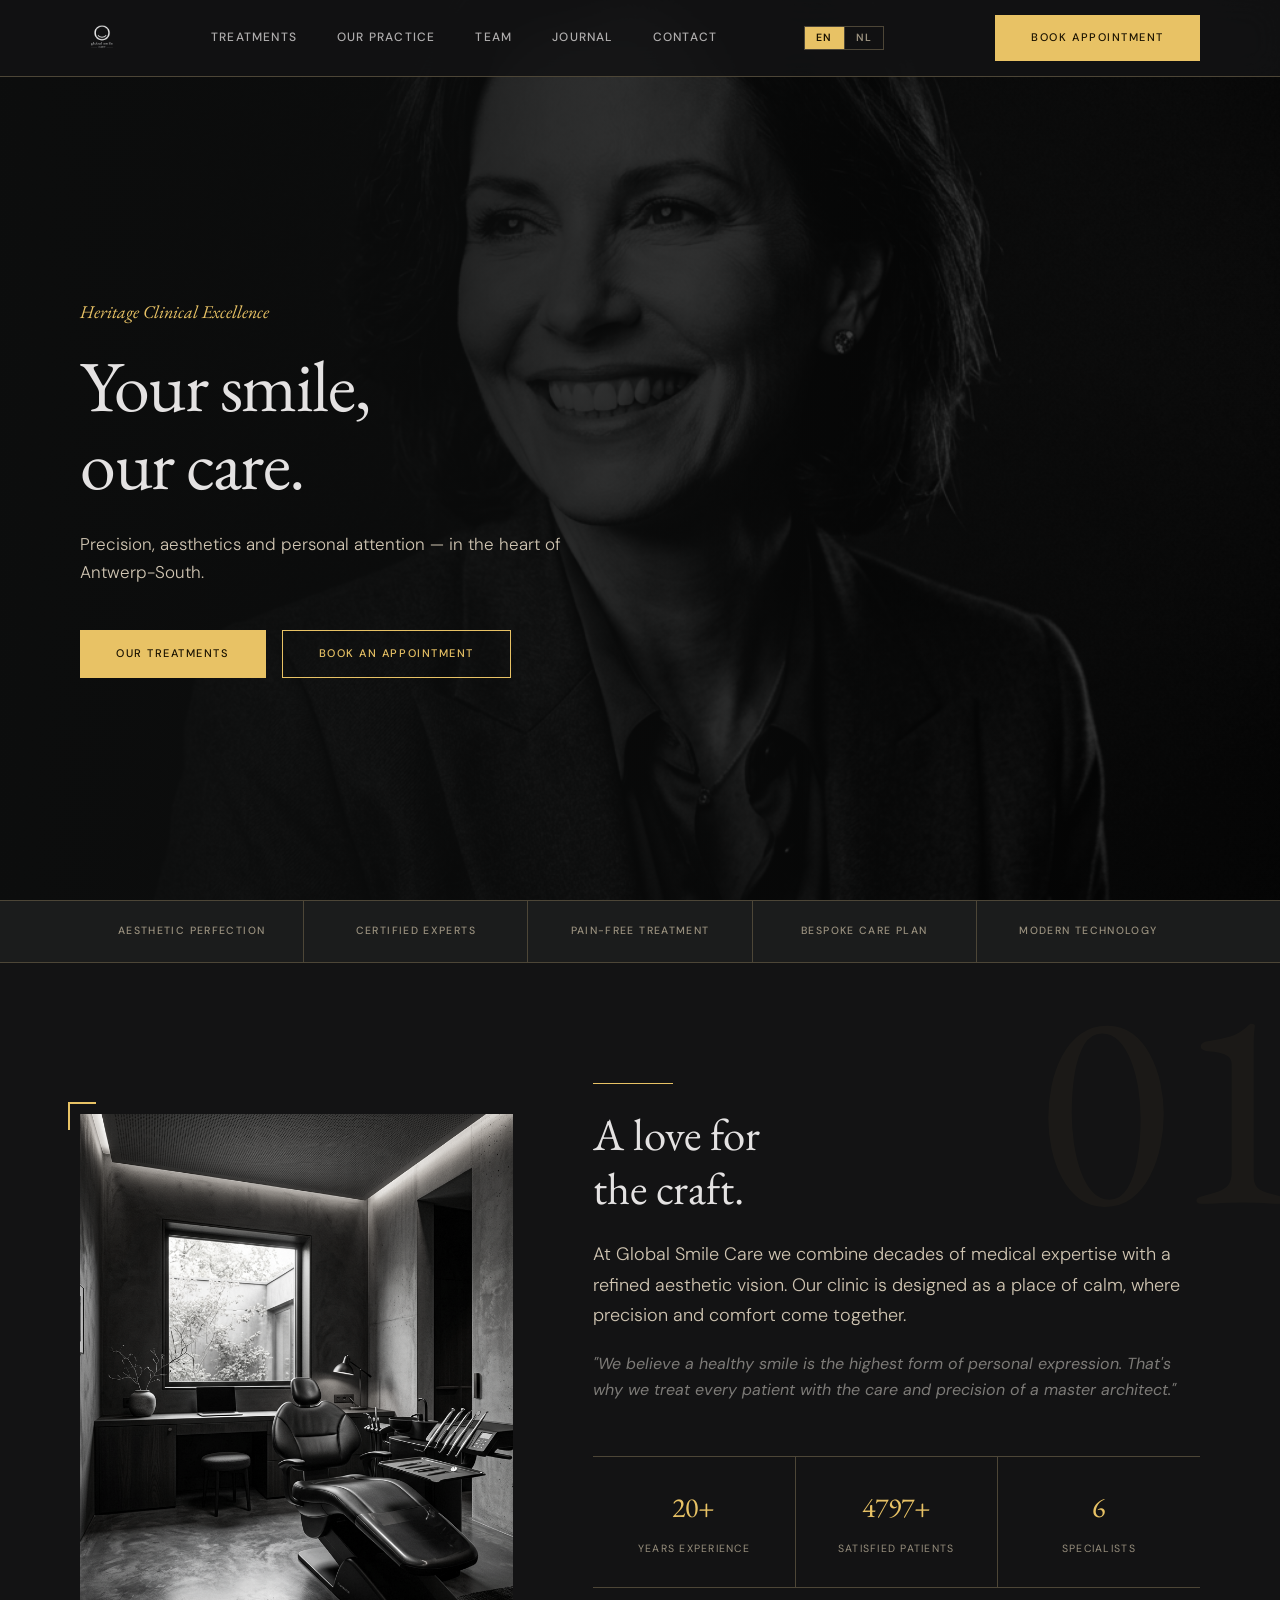
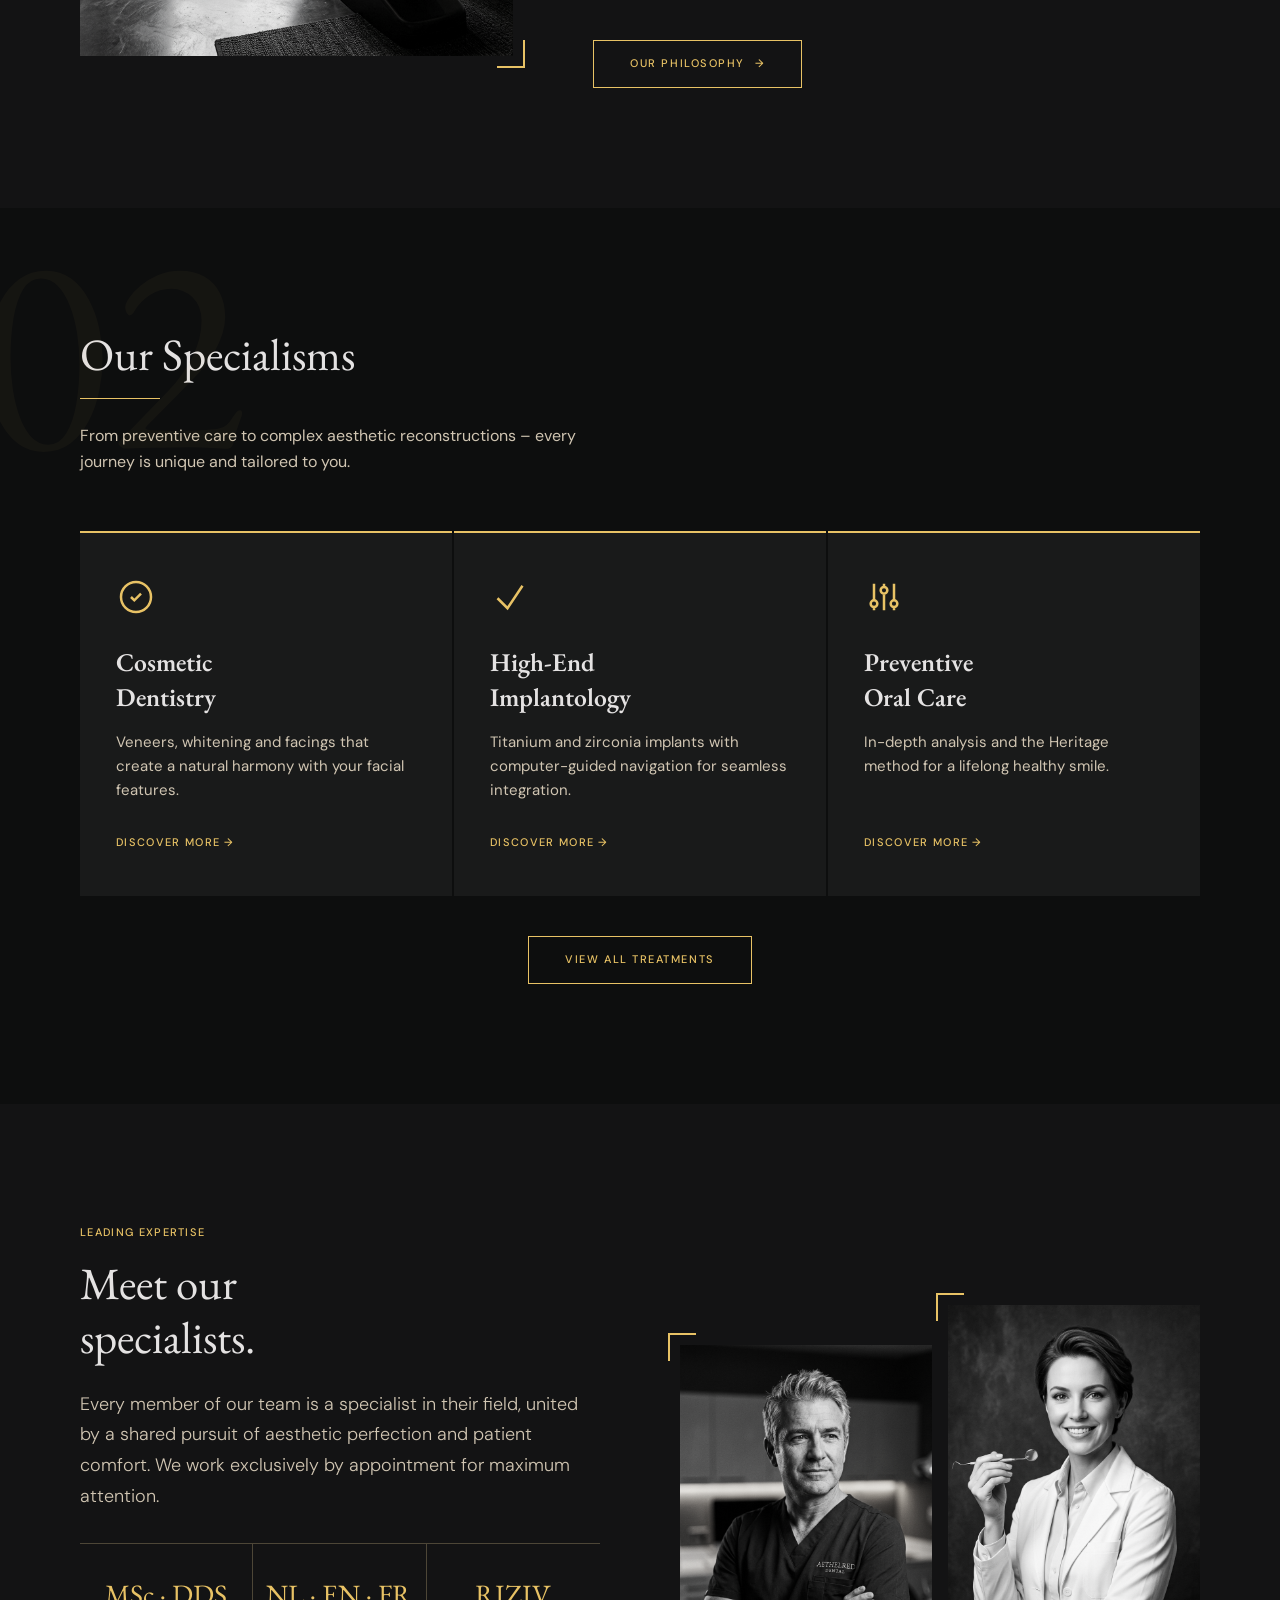
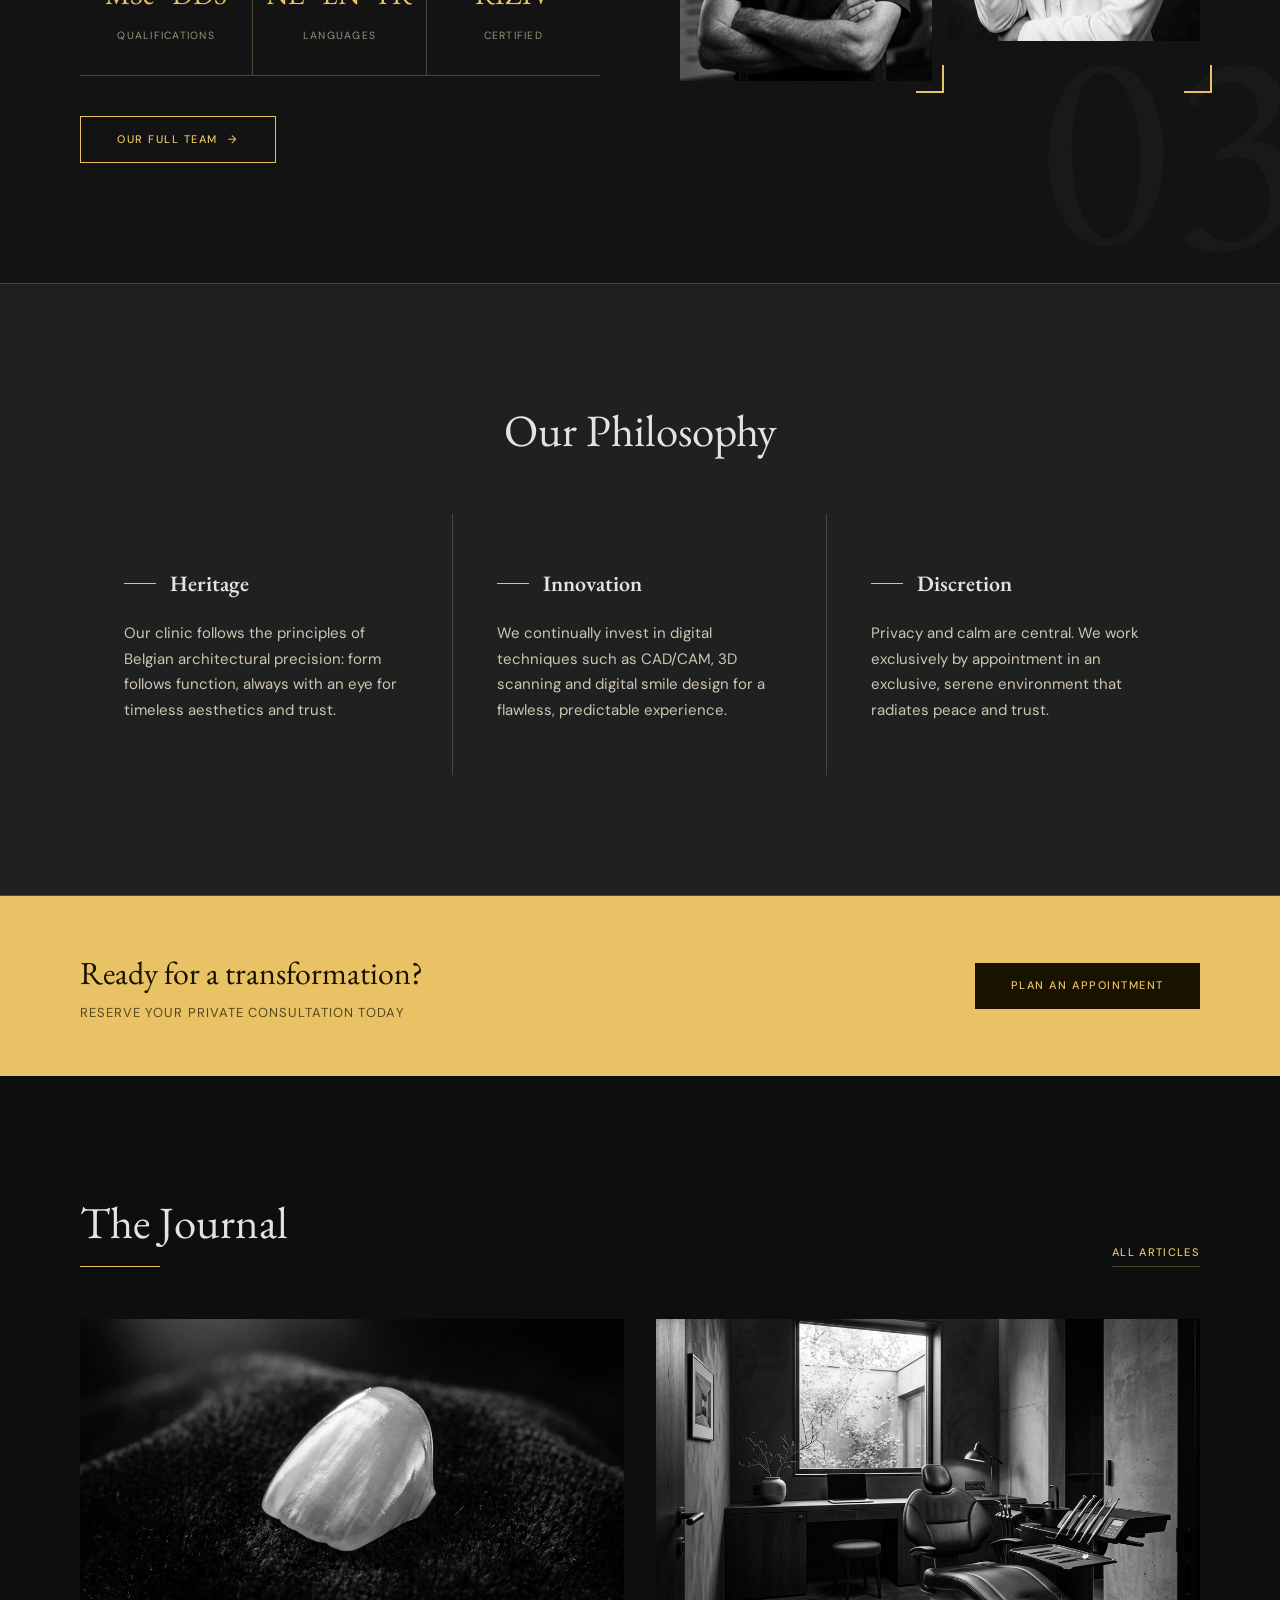
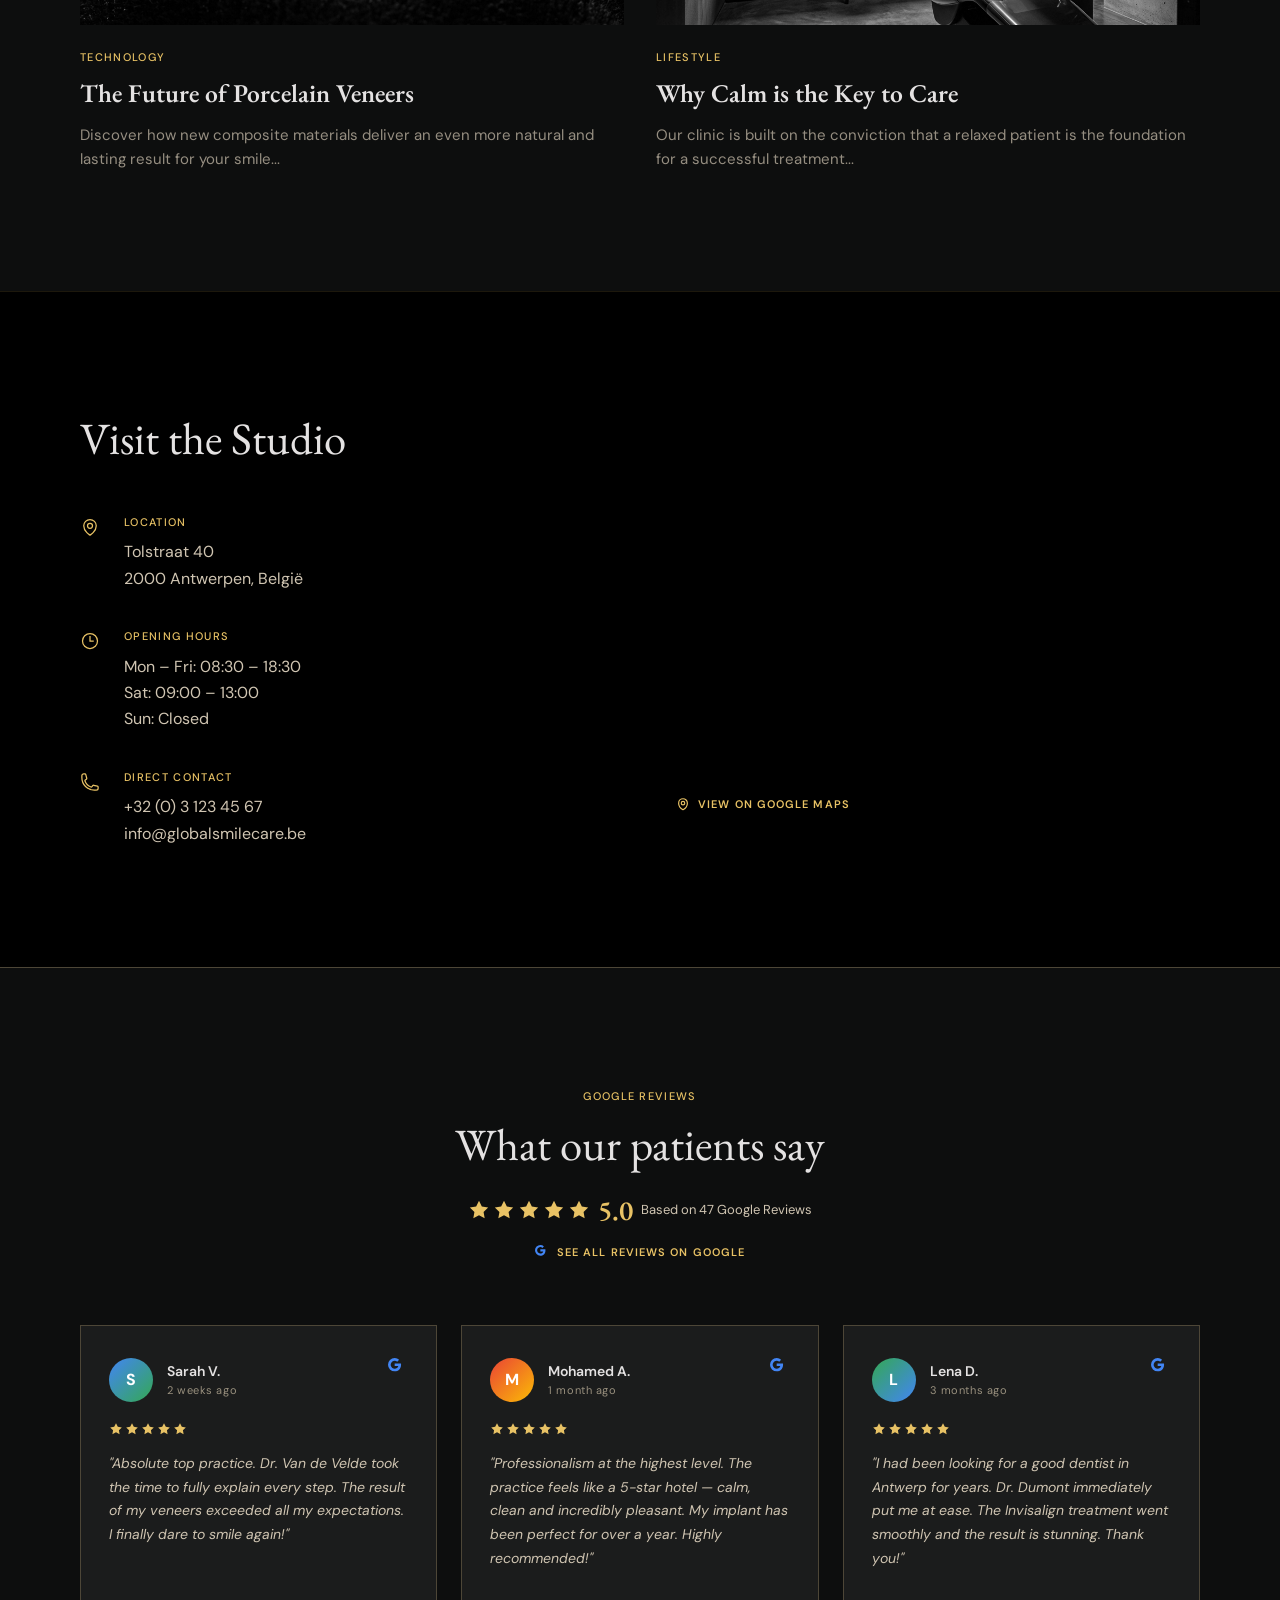
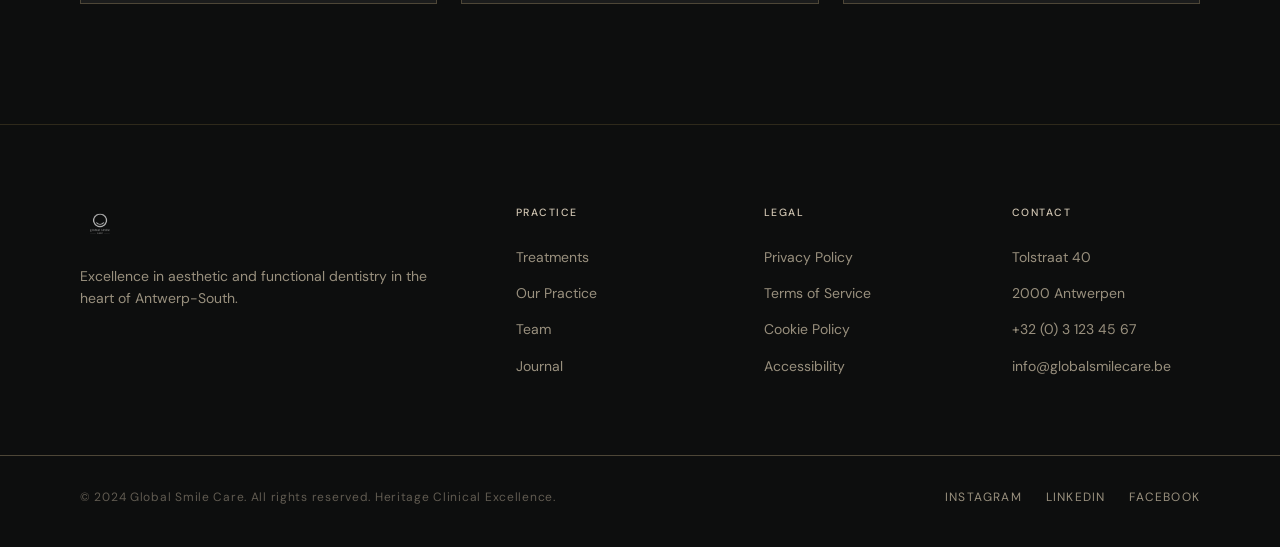
==== index.html @ ec2eccf7 "Initial commit - Global Smile Care website with EN/NL translation and Google Reviews" ====
<!DOCTYPE html>
<html lang="en">
<head>
  <meta charset="utf-8"/>
  <meta name="viewport" content="width=device-width, initial-scale=1.0"/>
  <title>Global Smile Care | Heritage Clinical Excellence – Your Dentist in Antwerp</title>
  <meta name="description" content="Global Smile Care – where medical excellence and aesthetic perfection unite. Private dentistry in Antwerp-South with a focus on timeless results."/>
  <link rel="stylesheet" href="assets/style.css"/>
  <style>
    .hero { height: 100svh; }
    .hero__bg img { object-position: 65% center; }
    .pillars { display: grid; grid-template-columns: repeat(3, 1fr); gap: 0; }
    .pillar { padding: 52px 44px; border-right: 1px solid var(--outline-dim); position: relative; }
    .pillar:last-child { border-right: none; }
    .pillar__line { display: flex; align-items: center; gap: 14px; margin-bottom: 20px; }
    .pillar__dash  { width: 32px; height: 1px; background: var(--gold); }
    .pillar__title { font-family: 'EB Garamond', serif; font-size: 22px; font-weight: 600; }
    .pillar__body  { color: var(--on-muted); font-size: 15px; line-height: 1.7; }
    .filter-pill { padding: 9px 22px; border: 1px solid var(--outline-dim); font-size: 11px; font-weight: 500; letter-spacing: 0.1em; text-transform: uppercase; background: transparent; color: var(--on-muted); cursor: pointer; transition: all 0.25s; }
    .filter-pill.active, .filter-pill:hover { background: var(--gold); border-color: var(--gold); color: #1a1200; }
    @media (max-width: 768px) {
      .pillars { grid-template-columns: 1fr; }
      .pillar  { border-right: none; border-bottom: 1px solid var(--outline-dim); }
      .pillar:last-child { border-bottom: none; }
    }
  </style>
</head>
<body data-page="home">

<!-- NAVIGATION -->
<nav class="nav" id="nav">
  <div class="nav__inner">
    <a href="index.html" class="nav__logo">
      <img src="assets/images/logo.png" alt="Global Smile Care"/>
    </a>
    <div class="nav__links">
      <a href="behandelingen.html" class="nav__link" data-i18n="nav.treatments">Treatments</a>
      <a href="praktijk.html"      class="nav__link" data-i18n="nav.practice">Our Practice</a>
      <a href="team.html"          class="nav__link" data-i18n="nav.team">Team</a>
      <a href="journal.html"       class="nav__link" data-i18n="nav.journal">Journal</a>
      <a href="contact.html"       class="nav__link" data-i18n="nav.contact">Contact</a>
    </div>
    <div class="lang-switcher">
      <button class="lang-btn active" data-lang="en">EN</button>
      <button class="lang-btn"        data-lang="nl">NL</button>
    </div>
    <a href="contact.html" class="btn btn-primary nav__cta" data-i18n="nav.cta">Book Appointment</a>
    <button class="nav__hamburger" aria-label="Open menu"><span></span><span></span><span></span></button>
  </div>
  <div class="nav__mobile-menu">
    <a href="behandelingen.html" class="nav__mobile-link" data-i18n="nav.treatments">Treatments</a>
    <a href="praktijk.html"      class="nav__mobile-link" data-i18n="nav.practice">Our Practice</a>
    <a href="team.html"          class="nav__mobile-link" data-i18n="nav.team">Team</a>
    <a href="journal.html"       class="nav__mobile-link" data-i18n="nav.journal">Journal</a>
    <a href="contact.html"       class="nav__mobile-link" data-i18n="nav.contact">Contact</a>
    <div class="lang-switcher" style="width:fit-content;">
      <button class="lang-btn active" data-lang="en">EN</button>
      <button class="lang-btn"        data-lang="nl">NL</button>
    </div>
    <a href="contact.html" class="btn btn-primary" style="justify-content:center; margin-top:8px;" data-i18n="nav.mobile.cta">Book Appointment</a>
  </div>
</nav>

<!-- HERO -->
<section class="hero" id="home">
  <div class="hero__bg">
    <img src="assets/images/hero_smile_portrait.png" alt="Global Smile Care hero portrait"/>
  </div>
  <div class="hero__content" style="padding-left:var(--pad-x); max-width:1280px; width:100%;">
    <span class="hero__eyebrow" data-i18n="home.hero.eyebrow">Heritage Clinical Excellence</span>
    <h1 class="font-display hero__title" data-i18n-html="home.hero.title">Your smile,<br/>our care.</h1>
    <p class="hero__sub" data-i18n="home.hero.sub">Precision, aesthetics and personal attention — in the heart of Antwerp-South.</p>
    <div class="hero__actions">
      <a href="behandelingen.html" class="btn btn-primary" data-i18n="home.hero.btn1">Our Treatments</a>
      <a href="contact.html"       class="btn btn-ghost"   data-i18n="home.hero.btn2">Book an Appointment</a>
    </div>
  </div>
</section>

<!-- TRUST BAR -->
<div class="trust-bar">
  <div class="trust-bar__inner">
    <div class="trust-bar__item" data-i18n="home.trust.1">Aesthetic Perfection</div>
    <div class="trust-bar__item" data-i18n="home.trust.2">Certified Experts</div>
    <div class="trust-bar__item" data-i18n="home.trust.3">Pain-Free Treatment</div>
    <div class="trust-bar__item" data-i18n="home.trust.4">Bespoke Care Plan</div>
    <div class="trust-bar__item" data-i18n="home.trust.5">Modern Technology</div>
  </div>
</div>

<!-- 01 INTRO -->
<section class="section" style="position:relative; overflow:hidden;">
  <div class="watermark" style="right:-2%; top:0; left:auto;">01</div>
  <div class="container">
    <div class="split split--5-7" style="gap:80px;">
      <div class="bracket-frame reveal">
        <img src="assets/images/dental_clinic_interior.png" alt="Global Smile Care practice interior" style="width:100%; aspect-ratio:4/5; object-fit:cover; filter:grayscale(0.85);"/>
      </div>
      <div class="reveal reveal-delay-2">
        <span class="gold-rule"></span>
        <h2 class="font-headline-xl" style="margin-bottom:24px;" data-i18n-html="home.intro.title">A love for<br/>the craft.</h2>
        <p class="font-body-lg text-muted" style="margin-bottom:20px;" data-i18n="home.intro.p1">At Global Smile Care we combine decades of medical expertise with a refined aesthetic vision. Our clinic is designed as a place of calm, where precision and comfort come together.</p>
        <p class="font-body-md text-dim italic" style="margin-bottom:40px;" data-i18n="home.intro.p2">"We believe a healthy smile is the highest form of personal expression. That's why we treat every patient with the care and precision of a master architect."</p>
        <div class="stats-row">
          <div class="stats-row__item">
            <span class="stats-row__num" data-count="20" data-suffix="+">0+</span>
            <span class="stats-row__label" data-i18n="home.intro.stat1.label">Years Experience</span>
          </div>
          <div class="stats-row__item">
            <span class="stats-row__num" data-count="4800" data-suffix="+">0+</span>
            <span class="stats-row__label" data-i18n="home.intro.stat2.label">Satisfied Patients</span>
          </div>
          <div class="stats-row__item">
            <span class="stats-row__num" data-count="6" data-suffix="">0</span>
            <span class="stats-row__label" data-i18n="home.intro.stat3.label">Specialists</span>
          </div>
        </div>
        <a href="praktijk.html" class="btn btn-ghost btn-icon" data-i18n="home.intro.btn">Our Philosophy</a>
      </div>
    </div>
  </div>
</section>

<!-- 02 TREATMENTS -->
<section class="section section--dark" style="position:relative; overflow:hidden;">
  <div class="watermark" style="left:-2%; top:0;">02</div>
  <div class="container">
    <div style="margin-bottom:56px;" class="reveal">
      <h2 class="font-headline-xl" style="margin-bottom:16px;" data-i18n="home.treatments.title">Our Specialisms</h2>
      <div class="gold-rule"></div>
      <p class="text-muted font-body-md" style="max-width:540px;" data-i18n="home.treatments.sub">From preventive care to complex aesthetic reconstructions – every journey is unique and tailored to you.</p>
    </div>
    <div class="grid-3" style="gap:2px; margin-bottom:40px;">
      <div class="treatment-card reveal">
        <div class="treatment-card__icon"><svg viewBox="0 0 24 24"><path d="M9 12l2 2 4-4m6 2a9 9 0 1 1-18 0 9 9 0 0 1 18 0z"/></svg></div>
        <h3 class="font-headline-md treatment-card__title" data-i18n-html="home.card1.title">Cosmetic<br/>Dentistry</h3>
        <p class="treatment-card__body" data-i18n="home.card1.body">Veneers, whitening and facings that create a natural harmony with your facial features.</p>
        <a href="behandelingen.html" class="treatment-card__link" data-i18n="home.card1.link">Discover more →</a>
      </div>
      <div class="treatment-card reveal reveal-delay-1">
        <div class="treatment-card__icon"><svg viewBox="0 0 24 24"><path d="M4.5 12.75l6 6 9-13.5"/></svg></div>
        <h3 class="font-headline-md treatment-card__title" data-i18n-html="home.card2.title">High-End<br/>Implantology</h3>
        <p class="treatment-card__body" data-i18n="home.card2.body">Titanium and zirconia implants with computer-guided navigation for seamless integration.</p>
        <a href="behandelingen.html" class="treatment-card__link" data-i18n="home.card2.link">Discover more →</a>
      </div>
      <div class="treatment-card reveal reveal-delay-2">
        <div class="treatment-card__icon"><svg viewBox="0 0 24 24"><path d="M12 6V4m0 2a2 2 0 1 0 0 4m0-4a2 2 0 1 1 0 4m-6 8a2 2 0 1 0 0-4m0 4a2 2 0 1 1 0-4m0 4v2m0-6V4m6 6v10m6-2a2 2 0 1 0 0-4m0 4a2 2 0 1 1 0-4m0 4v2m0-6V4"/></svg></div>
        <h3 class="font-headline-md treatment-card__title" data-i18n-html="home.card3.title">Preventive<br/>Oral Care</h3>
        <p class="treatment-card__body" data-i18n="home.card3.body">In-depth analysis and the Heritage method for a lifelong healthy smile.</p>
        <a href="behandelingen.html" class="treatment-card__link" data-i18n="home.card3.link">Discover more →</a>
      </div>
    </div>
    <div style="text-align:center;" class="reveal">
      <a href="behandelingen.html" class="btn btn-ghost" data-i18n="home.treatments.btn">View All Treatments</a>
    </div>
  </div>
</section>

<!-- 03 TEAM TEASER -->
<section class="section" style="position:relative; overflow:hidden;">
  <div class="watermark" style="right:-2%; bottom:0; top:auto; left:auto;">03</div>
  <div class="container">
    <div class="split" style="gap:80px; align-items:center;">
      <div class="reveal">
        <span class="font-label text-gold" style="display:block; margin-bottom:16px;" data-i18n="home.team.eyebrow">Leading Expertise</span>
        <h2 class="font-headline-xl" style="margin-bottom:24px;" data-i18n-html="home.team.title">Meet our<br/>specialists.</h2>
        <p class="font-body-lg text-muted" style="margin-bottom:32px;" data-i18n="home.team.body">Every member of our team is a specialist in their field, united by a shared pursuit of aesthetic perfection and patient comfort. We work exclusively by appointment for maximum attention.</p>
        <div class="stats-row" style="margin:0 0 40px;">
          <div class="stats-row__item">
            <span class="stats-row__num">MSc · DDS</span>
            <span class="stats-row__label" data-i18n="home.team.stat1.label">Qualifications</span>
          </div>
          <div class="stats-row__item">
            <span class="stats-row__num">NL · EN · FR</span>
            <span class="stats-row__label" data-i18n="home.team.stat2.label">Languages</span>
          </div>
          <div class="stats-row__item">
            <span class="stats-row__num">RIZIV</span>
            <span class="stats-row__label" data-i18n="home.team.stat3.label">Certified</span>
          </div>
        </div>
        <a href="team.html" class="btn btn-ghost btn-icon" data-i18n="home.team.btn">Our Full Team</a>
      </div>
      <div class="reveal reveal-delay-2">
        <div class="grid-2" style="gap:16px;">
          <div class="bracket-frame" style="margin-top:40px;">
            <img src="assets/images/doctor_portrait_male.png" alt="Dr. Alexander Van de Velde" style="width:100%; aspect-ratio:3/4; object-fit:cover; filter:grayscale(0.9);"/>
          </div>
          <div class="bracket-frame">
            <img src="assets/images/doctor_portrait_female.png" alt="Drs. Sophie Dumont" style="width:100%; aspect-ratio:3/4; object-fit:cover; filter:grayscale(0.9);"/>
          </div>
        </div>
      </div>
    </div>
  </div>
</section>

<!-- 04 PHILOSOPHY -->
<section class="section section--mid" style="border-top:1px solid var(--outline-dim); border-bottom:1px solid var(--outline-dim);">
  <div class="container">
    <div class="reveal" style="text-align:center; margin-bottom:56px;">
      <h2 class="font-headline-xl" data-i18n="home.philosophy.title">Our Philosophy</h2>
    </div>
    <div class="pillars reveal">
      <div class="pillar">
        <div class="pillar__line"><span class="pillar__dash"></span><h3 class="pillar__title" data-i18n="home.pillar1.title">Heritage</h3></div>
        <p class="pillar__body" data-i18n="home.pillar1.body">Our clinic follows the principles of Belgian architectural precision: form follows function, always with an eye for timeless aesthetics and trust.</p>
      </div>
      <div class="pillar">
        <div class="pillar__line"><span class="pillar__dash"></span><h3 class="pillar__title" data-i18n="home.pillar2.title">Innovation</h3></div>
        <p class="pillar__body" data-i18n="home.pillar2.body">We continually invest in digital techniques such as CAD/CAM, 3D scanning and digital smile design for a flawless, predictable experience.</p>
      </div>
      <div class="pillar">
        <div class="pillar__line"><span class="pillar__dash"></span><h3 class="pillar__title" data-i18n="home.pillar3.title">Discretion</h3></div>
        <p class="pillar__body" data-i18n="home.pillar3.body">Privacy and calm are central. We work exclusively by appointment in an exclusive, serene environment that radiates peace and trust.</p>
      </div>
    </div>
  </div>
</section>

<!-- 05 CTA BAND -->
<div class="cta-band">
  <div class="cta-band__inner">
    <div>
      <div class="cta-band__title" data-i18n="home.cta.title">Ready for a transformation?</div>
      <div class="cta-band__sub"   data-i18n="home.cta.sub">Reserve your private consultation today</div>
    </div>
    <a href="contact.html" class="btn btn-primary" data-i18n="home.cta.btn">Plan an Appointment</a>
  </div>
</div>

<!-- 06 JOURNAL PREVIEW -->
<section class="section section--dark">
  <div class="container">
    <div style="display:flex; justify-content:space-between; align-items:flex-end; margin-bottom:52px;" class="reveal">
      <div>
        <h2 class="font-headline-xl" style="margin-bottom:16px;" data-i18n="home.journal.title">The Journal</h2>
        <div class="gold-rule" style="margin:0;"></div>
      </div>
      <a href="journal.html" class="btn-text font-label" data-i18n="home.journal.viewall">All Articles</a>
    </div>
    <div class="grid-2">
      <article class="journal-card reveal">
        <div class="journal-card__img"><img src="assets/images/veneer_closeup.png" alt="Porcelain Veneers article"/></div>
        <span class="journal-card__cat font-label" data-i18n="home.journal.art1.cat">Technology</span>
        <h3 class="journal-card__title font-headline-md" data-i18n="home.journal.art1.title">The Future of Porcelain Veneers</h3>
        <p class="journal-card__body" data-i18n="home.journal.art1.body">Discover how new composite materials deliver an even more natural and lasting result for your smile...</p>
      </article>
      <article class="journal-card reveal reveal-delay-2">
        <div class="journal-card__img"><img src="assets/images/dental_clinic_interior.png" alt="Rest and care article"/></div>
        <span class="journal-card__cat font-label" data-i18n="home.journal.art2.cat">Lifestyle</span>
        <h3 class="journal-card__title font-headline-md" data-i18n="home.journal.art2.title">Why Calm is the Key to Care</h3>
        <p class="journal-card__body" data-i18n="home.journal.art2.body">Our clinic is built on the conviction that a relaxed patient is the foundation for a successful treatment...</p>
      </article>
    </div>
  </div>
</section>

<!-- 07 LOCATION -->
<section class="section" style="background:#000; border-top:1px solid rgba(232,194,101,0.12);">
  <div class="container">
    <div class="split" style="gap:72px; align-items:start;">
      <div class="reveal">
        <h2 class="font-headline-xl" style="margin-bottom:48px;" data-i18n="home.location.title">Visit the Studio</h2>
        <div style="display:flex; gap:24px; margin-bottom:36px;">
          <svg width="20" height="20" viewBox="0 0 24 24" fill="none" stroke="var(--gold)" stroke-width="1.5" style="flex-shrink:0; margin-top:3px;"><path d="M15 10.5a3 3 0 1 1-6 0 3 3 0 0 1 6 0z"/><path d="M19.5 10.5c0 7.142-7.5 11.25-7.5 11.25S4.5 17.642 4.5 10.5a7.5 7.5 0 1 1 15 0z"/></svg>
          <div>
            <div class="font-label text-gold" style="margin-bottom:8px;" data-i18n="home.location.label1">Location</div>
            <address class="font-body-md text-muted">Tolstraat 40<br/>2000 Antwerpen, België</address>
          </div>
        </div>
        <div style="display:flex; gap:24px; margin-bottom:36px;">
          <svg width="20" height="20" viewBox="0 0 24 24" fill="none" stroke="var(--gold)" stroke-width="1.5" style="flex-shrink:0; margin-top:3px;"><path d="M12 6v6h4.5m4.5 0a9 9 0 1 1-18 0 9 9 0 0 1 18 0z"/></svg>
          <div>
            <div class="font-label text-gold" style="margin-bottom:8px;" data-i18n="home.location.label2">Opening Hours</div>
            <p class="font-body-md text-muted" data-i18n-html="home.location.hours">Mon – Fri: 08:30 – 18:30<br/>Sat: 09:00 – 13:00<br/>Sun: Closed</p>
          </div>
        </div>
        <div style="display:flex; gap:24px;">
          <svg width="20" height="20" viewBox="0 0 24 24" fill="none" stroke="var(--gold)" stroke-width="1.5" style="flex-shrink:0; margin-top:3px;"><path d="M2.25 6.75c0 8.284 6.716 15 15 15h2.25a2.25 2.25 0 0 0 2.25-2.25v-1.372c0-.516-.351-.966-.852-1.091l-4.423-1.106c-.44-.11-.902.055-1.173.417l-.97 1.293c-.282.376-.769.542-1.21.38a12.035 12.035 0 0 1-7.143-7.143c-.162-.441.004-.928.38-1.21l1.293-.97c.363-.271.527-.734.417-1.173L6.963 3.102a1.125 1.125 0 0 0-1.091-.852H4.5A2.25 2.25 0 0 0 2.25 4.5v2.25z"/></svg>
          <div>
            <div class="font-label text-gold" style="margin-bottom:8px;" data-i18n="home.location.label3">Direct Contact</div>
            <p class="font-body-md text-muted">+32 (0) 3 123 45 67</p>
            <p class="font-body-md text-muted">info@globalsmilecare.be</p>
          </div>
        </div>
      </div>
      <div class="reveal reveal-delay-2" style="flex:1;">
        <iframe
          src="https://www.google.com/maps/embed?pb=!1m18!1m12!1m3!1d2498.9!2d4.40!3d51.21!2m3!1f0!2f0!3f0!3m2!1i1024!2i768!4f13.1!3m3!1m2!1s0x47c3f6b94f5b!2sTolstraat%2040%2C%202000%20Antwerpen%2C%20Belgium!5e0!3m2!1sen!2sbe!4v1"
          width="100%"
          height="360"
          style="border:0; filter:grayscale(1) invert(0.9) contrast(1.1); opacity:0.85;"
          allowfullscreen=""
          loading="lazy"
          referrerpolicy="no-referrer-when-downgrade"
          title="Global Smile Care – Tolstraat 40, Antwerpen">
        </iframe>
        <a href="https://maps.google.com/?q=Tolstraat+40,+2000+Antwerpen,+Belgium" target="_blank" rel="noopener"
           style="display:inline-flex; align-items:center; gap:8px; margin-top:16px; color:var(--gold); font-size:11px; font-weight:600; letter-spacing:0.1em; text-transform:uppercase; text-decoration:none; transition:opacity 0.2s;"
           onmouseover="this.style.opacity='0.7'" onmouseout="this.style.opacity='1'">
          <svg width="14" height="14" viewBox="0 0 24 24" fill="none" stroke="currentColor" stroke-width="2"><path d="M15 10.5a3 3 0 1 1-6 0 3 3 0 0 1 6 0z"/><path d="M19.5 10.5c0 7.142-7.5 11.25-7.5 11.25S4.5 17.642 4.5 10.5a7.5 7.5 0 1 1 15 0z"/></svg>
          <span data-i18n="home.location.mapbadge">View on Google Maps</span>
        </a>
      </div>
    </div>
  </div>
</section>

<!-- 08 GOOGLE REVIEWS -->
<section class="section section--dark" style="border-top:1px solid var(--outline-dim);">
  <div class="container">
    <div style="text-align:center; margin-bottom:56px;" class="reveal">
      <span class="font-label text-gold" style="display:block; margin-bottom:12px;" data-i18n="home.reviews.eyebrow">Google Reviews</span>
      <h2 class="font-headline-xl" style="margin-bottom:16px;" data-i18n="home.reviews.title">What our patients say</h2>
      <div style="display:flex; align-items:center; justify-content:center; gap:8px; margin-bottom:8px;">
        <div style="display:flex; gap:3px;">
          <svg width="22" height="22" viewBox="0 0 24 24" fill="#E8C265"><path d="M12 2l3.09 6.26L22 9.27l-5 4.87 1.18 6.88L12 17.77l-6.18 3.25L7 14.14 2 9.27l6.91-1.01L12 2z"/></svg>
          <svg width="22" height="22" viewBox="0 0 24 24" fill="#E8C265"><path d="M12 2l3.09 6.26L22 9.27l-5 4.87 1.18 6.88L12 17.77l-6.18 3.25L7 14.14 2 9.27l6.91-1.01L12 2z"/></svg>
          <svg width="22" height="22" viewBox="0 0 24 24" fill="#E8C265"><path d="M12 2l3.09 6.26L22 9.27l-5 4.87 1.18 6.88L12 17.77l-6.18 3.25L7 14.14 2 9.27l6.91-1.01L12 2z"/></svg>
          <svg width="22" height="22" viewBox="0 0 24 24" fill="#E8C265"><path d="M12 2l3.09 6.26L22 9.27l-5 4.87 1.18 6.88L12 17.77l-6.18 3.25L7 14.14 2 9.27l6.91-1.01L12 2z"/></svg>
          <svg width="22" height="22" viewBox="0 0 24 24" fill="#E8C265"><path d="M12 2l3.09 6.26L22 9.27l-5 4.87 1.18 6.88L12 17.77l-6.18 3.25L7 14.14 2 9.27l6.91-1.01L12 2z"/></svg>
        </div>
        <span style="font-family:'EB Garamond',serif; font-size:28px; font-weight:600; color:var(--gold);">5.0</span>
        <span style="color:var(--on-muted); font-size:13px;" data-i18n="home.reviews.count">Based on 47 Google Reviews</span>
      </div>
      <a href="https://maps.google.com/?q=Global+Smile+Care+Tolstraat+40+Antwerpen" target="_blank" rel="noopener"
         style="display:inline-flex; align-items:center; gap:6px; color:var(--gold); font-size:11px; font-weight:600; letter-spacing:0.1em; text-transform:uppercase; text-decoration:none; margin-top:4px;">
        <svg width="16" height="16" viewBox="0 0 24 24"><path d="M15.545 6.558a9.42 9.42 0 0 1 .139 1.626c0 2.434-.87 4.492-2.384 5.885h.002C11.978 15.292 10.158 16 8 16A8 8 0 1 1 8 0a7.689 7.689 0 0 1 5.352 2.082l-2.284 2.284A4.347 4.347 0 0 0 8 3.166c-2.087 0-3.86 1.408-4.492 3.304a4.792 4.792 0 0 0 0 3.063h.003c.635 1.893 2.405 3.301 4.492 3.301 1.078 0 2.004-.276 2.722-.764h-.003a3.702 3.702 0 0 0 1.599-2.431H8v-3.08h7.545z" fill="#4285F4"/></svg>
        <span data-i18n="home.reviews.link">See all reviews on Google</span>
      </a>
    </div>

    <div class="grid-3" style="gap:24px;">

      <div class="review-card reveal" style="background:var(--surface); border:1px solid var(--outline-dim); padding:32px 28px; position:relative; transition:border-color 0.3s;">
        <div style="display:flex; justify-content:space-between; align-items:flex-start; margin-bottom:20px;">
          <div style="display:flex; align-items:center; gap:14px;">
            <div style="width:44px; height:44px; border-radius:50%; background:linear-gradient(135deg,#4285F4,#34A853); display:flex; align-items:center; justify-content:center; font-size:16px; font-weight:700; color:#fff; flex-shrink:0;">S</div>
            <div>
              <div style="font-size:14px; font-weight:600; color:var(--on-bg);">Sarah V.</div>
              <div style="font-size:11px; color:var(--outline); letter-spacing:0.05em;">2 weeks ago</div>
            </div>
          </div>
          <svg width="20" height="20" viewBox="0 0 24 24" style="flex-shrink:0;"><path d="M15.545 6.558a9.42 9.42 0 0 1 .139 1.626c0 2.434-.87 4.492-2.384 5.885h.002C11.978 15.292 10.158 16 8 16A8 8 0 1 1 8 0a7.689 7.689 0 0 1 5.352 2.082l-2.284 2.284A4.347 4.347 0 0 0 8 3.166c-2.087 0-3.86 1.408-4.492 3.304a4.792 4.792 0 0 0 0 3.063h.003c.635 1.893 2.405 3.301 4.492 3.301 1.078 0 2.004-.276 2.722-.764h-.003a3.702 3.702 0 0 0 1.599-2.431H8v-3.08h7.545z" fill="#4285F4"/></svg>
        </div>
        <div style="display:flex; gap:2px; margin-bottom:16px;">
          <svg width="14" height="14" viewBox="0 0 24 24" fill="#E8C265"><path d="M12 2l3.09 6.26L22 9.27l-5 4.87 1.18 6.88L12 17.77l-6.18 3.25L7 14.14 2 9.27l6.91-1.01L12 2z"/></svg>
          <svg width="14" height="14" viewBox="0 0 24 24" fill="#E8C265"><path d="M12 2l3.09 6.26L22 9.27l-5 4.87 1.18 6.88L12 17.77l-6.18 3.25L7 14.14 2 9.27l6.91-1.01L12 2z"/></svg>
          <svg width="14" height="14" viewBox="0 0 24 24" fill="#E8C265"><path d="M12 2l3.09 6.26L22 9.27l-5 4.87 1.18 6.88L12 17.77l-6.18 3.25L7 14.14 2 9.27l6.91-1.01L12 2z"/></svg>
          <svg width="14" height="14" viewBox="0 0 24 24" fill="#E8C265"><path d="M12 2l3.09 6.26L22 9.27l-5 4.87 1.18 6.88L12 17.77l-6.18 3.25L7 14.14 2 9.27l6.91-1.01L12 2z"/></svg>
          <svg width="14" height="14" viewBox="0 0 24 24" fill="#E8C265"><path d="M12 2l3.09 6.26L22 9.27l-5 4.87 1.18 6.88L12 17.77l-6.18 3.25L7 14.14 2 9.27l6.91-1.01L12 2z"/></svg>
        </div>
        <p style="font-size:14px; line-height:1.7; color:var(--on-muted); font-style:italic;" data-i18n="home.review1.text">"Absolute top practice. Dr. Van de Velde took the time to fully explain every step. The result of my veneers exceeded all my expectations. I finally dare to smile again!"</p>
      </div>

      <div class="review-card reveal reveal-delay-1" style="background:var(--surface); border:1px solid var(--outline-dim); padding:32px 28px; position:relative; transition:border-color 0.3s;">
        <div style="display:flex; justify-content:space-between; align-items:flex-start; margin-bottom:20px;">
          <div style="display:flex; align-items:center; gap:14px;">
            <div style="width:44px; height:44px; border-radius:50%; background:linear-gradient(135deg,#EA4335,#FBBC05); display:flex; align-items:center; justify-content:center; font-size:16px; font-weight:700; color:#fff; flex-shrink:0;">M</div>
            <div>
              <div style="font-size:14px; font-weight:600; color:var(--on-bg);">Mohamed A.</div>
              <div style="font-size:11px; color:var(--outline); letter-spacing:0.05em;">1 month ago</div>
            </div>
          </div>
          <svg width="20" height="20" viewBox="0 0 24 24" style="flex-shrink:0;"><path d="M15.545 6.558a9.42 9.42 0 0 1 .139 1.626c0 2.434-.87 4.492-2.384 5.885h.002C11.978 15.292 10.158 16 8 16A8 8 0 1 1 8 0a7.689 7.689 0 0 1 5.352 2.082l-2.284 2.284A4.347 4.347 0 0 0 8 3.166c-2.087 0-3.86 1.408-4.492 3.304a4.792 4.792 0 0 0 0 3.063h.003c.635 1.893 2.405 3.301 4.492 3.301 1.078 0 2.004-.276 2.722-.764h-.003a3.702 3.702 0 0 0 1.599-2.431H8v-3.08h7.545z" fill="#4285F4"/></svg>
        </div>
        <div style="display:flex; gap:2px; margin-bottom:16px;">
          <svg width="14" height="14" viewBox="0 0 24 24" fill="#E8C265"><path d="M12 2l3.09 6.26L22 9.27l-5 4.87 1.18 6.88L12 17.77l-6.18 3.25L7 14.14 2 9.27l6.91-1.01L12 2z"/></svg>
          <svg width="14" height="14" viewBox="0 0 24 24" fill="#E8C265"><path d="M12 2l3.09 6.26L22 9.27l-5 4.87 1.18 6.88L12 17.77l-6.18 3.25L7 14.14 2 9.27l6.91-1.01L12 2z"/></svg>
          <svg width="14" height="14" viewBox="0 0 24 24" fill="#E8C265"><path d="M12 2l3.09 6.26L22 9.27l-5 4.87 1.18 6.88L12 17.77l-6.18 3.25L7 14.14 2 9.27l6.91-1.01L12 2z"/></svg>
          <svg width="14" height="14" viewBox="0 0 24 24" fill="#E8C265"><path d="M12 2l3.09 6.26L22 9.27l-5 4.87 1.18 6.88L12 17.77l-6.18 3.25L7 14.14 2 9.27l6.91-1.01L12 2z"/></svg>
          <svg width="14" height="14" viewBox="0 0 24 24" fill="#E8C265"><path d="M12 2l3.09 6.26L22 9.27l-5 4.87 1.18 6.88L12 17.77l-6.18 3.25L7 14.14 2 9.27l6.91-1.01L12 2z"/></svg>
        </div>
        <p style="font-size:14px; line-height:1.7; color:var(--on-muted); font-style:italic;" data-i18n="home.review2.text">"Professionalism at the highest level. The practice feels like a 5-star hotel — calm, clean and incredibly pleasant. My implant has been perfect for over a year. Highly recommended!"</p>
      </div>

      <div class="review-card reveal reveal-delay-2" style="background:var(--surface); border:1px solid var(--outline-dim); padding:32px 28px; position:relative; transition:border-color 0.3s;">
        <div style="display:flex; justify-content:space-between; align-items:flex-start; margin-bottom:20px;">
          <div style="display:flex; align-items:center; gap:14px;">
            <div style="width:44px; height:44px; border-radius:50%; background:linear-gradient(135deg,#34A853,#4285F4); display:flex; align-items:center; justify-content:center; font-size:16px; font-weight:700; color:#fff; flex-shrink:0;">L</div>
            <div>
              <div style="font-size:14px; font-weight:600; color:var(--on-bg);">Lena D.</div>
              <div style="font-size:11px; color:var(--outline); letter-spacing:0.05em;">3 months ago</div>
            </div>
          </div>
          <svg width="20" height="20" viewBox="0 0 24 24" style="flex-shrink:0;"><path d="M15.545 6.558a9.42 9.42 0 0 1 .139 1.626c0 2.434-.87 4.492-2.384 5.885h.002C11.978 15.292 10.158 16 8 16A8 8 0 1 1 8 0a7.689 7.689 0 0 1 5.352 2.082l-2.284 2.284A4.347 4.347 0 0 0 8 3.166c-2.087 0-3.86 1.408-4.492 3.304a4.792 4.792 0 0 0 0 3.063h.003c.635 1.893 2.405 3.301 4.492 3.301 1.078 0 2.004-.276 2.722-.764h-.003a3.702 3.702 0 0 0 1.599-2.431H8v-3.08h7.545z" fill="#4285F4"/></svg>
        </div>
        <div style="display:flex; gap:2px; margin-bottom:16px;">
          <svg width="14" height="14" viewBox="0 0 24 24" fill="#E8C265"><path d="M12 2l3.09 6.26L22 9.27l-5 4.87 1.18 6.88L12 17.77l-6.18 3.25L7 14.14 2 9.27l6.91-1.01L12 2z"/></svg>
          <svg width="14" height="14" viewBox="0 0 24 24" fill="#E8C265"><path d="M12 2l3.09 6.26L22 9.27l-5 4.87 1.18 6.88L12 17.77l-6.18 3.25L7 14.14 2 9.27l6.91-1.01L12 2z"/></svg>
          <svg width="14" height="14" viewBox="0 0 24 24" fill="#E8C265"><path d="M12 2l3.09 6.26L22 9.27l-5 4.87 1.18 6.88L12 17.77l-6.18 3.25L7 14.14 2 9.27l6.91-1.01L12 2z"/></svg>
          <svg width="14" height="14" viewBox="0 0 24 24" fill="#E8C265"><path d="M12 2l3.09 6.26L22 9.27l-5 4.87 1.18 6.88L12 17.77l-6.18 3.25L7 14.14 2 9.27l6.91-1.01L12 2z"/></svg>
          <svg width="14" height="14" viewBox="0 0 24 24" fill="#E8C265"><path d="M12 2l3.09 6.26L22 9.27l-5 4.87 1.18 6.88L12 17.77l-6.18 3.25L7 14.14 2 9.27l6.91-1.01L12 2z"/></svg>
        </div>
        <p style="font-size:14px; line-height:1.7; color:var(--on-muted); font-style:italic;" data-i18n="home.review3.text">"I had been looking for a good dentist in Antwerp for years. Dr. Dumont immediately put me at ease. The Invisalign treatment went smoothly and the result is stunning. Thank you!"</p>
      </div>

    </div>
  </div>
</section>

<!-- FOOTER -->
<footer class="footer">
  <div class="footer__grid">
    <div>
      <div class="footer__logo"><img src="assets/images/logo.png" alt="Global Smile Care"/></div>
      <p class="footer__tagline" data-i18n="footer.tagline">Excellence in aesthetic and functional dentistry in the heart of Antwerp-South.</p>
    </div>
    <div>
      <div class="footer__col-title" data-i18n="footer.col1">Practice</div>
      <a href="behandelingen.html" class="footer__link" data-i18n="footer.link.treatments">Treatments</a>
      <a href="praktijk.html"      class="footer__link" data-i18n="footer.link.practice">Our Practice</a>
      <a href="team.html"          class="footer__link" data-i18n="footer.link.team">Team</a>
      <a href="journal.html"       class="footer__link" data-i18n="footer.link.journal">Journal</a>
    </div>
    <div>
      <div class="footer__col-title" data-i18n="footer.col2">Legal</div>
      <a href="#" class="footer__link" data-i18n="footer.link.privacy">Privacy Policy</a>
      <a href="#" class="footer__link" data-i18n="footer.link.terms">Terms of Service</a>
      <a href="#" class="footer__link" data-i18n="footer.link.cookies">Cookie Policy</a>
      <a href="#" class="footer__link" data-i18n="footer.link.access">Accessibility</a>
    </div>
    <div>
      <div class="footer__col-title" data-i18n="footer.col3">Contact</div>
      <p class="footer__link" style="cursor:default;">Tolstraat 40</p>
      <p class="footer__link" style="cursor:default;">2000 Antwerpen</p>
      <a href="tel:+3231234567"            class="footer__link">+32 (0) 3 123 45 67</a>
      <a href="mailto:info@globalsmilecare.be" class="footer__link">info@globalsmilecare.be</a>
    </div>
  </div>
  <div class="footer__bottom">
    <p class="footer__copy" data-i18n="footer.copy">© 2024 Global Smile Care. All rights reserved. Heritage Clinical Excellence.</p>
    <div class="footer__socials">
      <a href="#" class="footer__social">Instagram</a>
      <a href="#" class="footer__social">LinkedIn</a>
      <a href="#" class="footer__social">Facebook</a>
    </div>
  </div>
</footer>

<script src="assets/translations.js"></script>
<script src="assets/main.js"></script>
</body>
</html>
---- assets/style.css ----
/* ============================================================
   GLOBAL SMILE CARE — Heritage Clinical Excellence
   Design System CSS
   ============================================================ */

@import url('https://fonts.googleapis.com/css2?family=EB+Garamond:ital,wght@0,300;0,400;0,500;0,600;1,300;1,400;1,600&family=DM+Sans:ital,opsz,wght@0,9..40,300;0,9..40,400;0,9..40,500;1,9..40,300&display=swap');

/* ── Tokens ──────────────────────────────────────────────── */
:root {
  --bg:          #131314;
  --bg-soft:     #0d0e0e;
  --surface:     #1b1c1c;
  --surface-mid: #1f2020;
  --surface-hi:  #292a2a;
  --surface-top: #343535;
  --on-bg:       #e4e2e2;
  --on-muted:    #d0c5b2;
  --outline:     #99907e;
  --outline-dim: #4d4637;
  --gold:        #e8c265;
  --gold-dim:    #b8963e;
  --gold-light:  #f5d98a;
  --white:       #ffffff;
  --container:   1280px;
  --pad-x:       80px;
  --pad-x-sm:    24px;
  --section-y:   120px;
  --gap:         32px;
}

/* ── Reset ───────────────────────────────────────────────── */
*, *::before, *::after { box-sizing: border-box; margin: 0; padding: 0; }

html { scroll-behavior: smooth; }

body {
  background-color: var(--bg);
  color: var(--on-bg);
  font-family: 'DM Sans', sans-serif;
  font-size: 16px;
  line-height: 1.6;
  font-weight: 400;
  -webkit-font-smoothing: antialiased;
  overflow-x: hidden;
}

img { display: block; max-width: 100%; }
a  { text-decoration: none; color: inherit; }
ul { list-style: none; }
address { font-style: normal; }

/* ── Typography ──────────────────────────────────────────── */
.font-display {
  font-family: 'EB Garamond', serif;
  font-size: clamp(48px, 6vw, 72px);
  font-weight: 300;
  line-height: 1.08;
  letter-spacing: -0.02em;
}
.font-headline-xl {
  font-family: 'EB Garamond', serif;
  font-size: clamp(32px, 3.5vw, 48px);
  font-weight: 400;
  line-height: 1.2;
}
.font-headline-lg {
  font-family: 'EB Garamond', serif;
  font-size: clamp(24px, 2.5vw, 32px);
  font-weight: 400;
  line-height: 1.3;
}
.font-headline-md {
  font-family: 'EB Garamond', serif;
  font-size: clamp(20px, 2vw, 26px);
  font-weight: 600;
  line-height: 1.35;
}
.font-body-lg  { font-size: 18px; font-weight: 300; line-height: 1.7; }
.font-body-md  { font-size: 16px; font-weight: 400; line-height: 1.65; }
.font-label    {
  font-family: 'DM Sans', sans-serif;
  font-size: 11px;
  font-weight: 500;
  letter-spacing: 0.12em;
  text-transform: uppercase;
}
.font-label-lg {
  font-family: 'DM Sans', sans-serif;
  font-size: 13px;
  font-weight: 500;
  letter-spacing: 0.1em;
  text-transform: uppercase;
}
.text-gold      { color: var(--gold); }
.text-muted     { color: var(--on-muted); }
.text-dim       { color: rgba(212,207,200,0.55); }
.italic         { font-style: italic; }

/* ── Layout ──────────────────────────────────────────────── */
.container {
  max-width: var(--container);
  margin: 0 auto;
  padding: 0 var(--pad-x);
}
.section { padding: var(--section-y) 0; }
.section--dark  { background: var(--bg-soft); }
.section--mid   { background: var(--surface-mid); }

/* ── Gold Accents ────────────────────────────────────────── */
.gold-rule {
  display: block;
  width: 80px;
  height: 1px;
  background: var(--gold);
  margin-bottom: 24px;
}
.gold-rule--center { margin-left: auto; margin-right: auto; }

.bracket-frame {
  position: relative;
}
.bracket-frame::before {
  content: '';
  position: absolute;
  top: -12px; left: -12px;
  width: 28px; height: 28px;
  border-top: 2px solid var(--gold);
  border-left: 2px solid var(--gold);
  pointer-events: none;
  z-index: 2;
}
.bracket-frame::after {
  content: '';
  position: absolute;
  bottom: -12px; right: -12px;
  width: 28px; height: 28px;
  border-bottom: 2px solid var(--gold);
  border-right: 2px solid var(--gold);
  pointer-events: none;
  z-index: 2;
}

.watermark {
  font-family: 'EB Garamond', serif;
  font-size: 22vw;
  font-weight: 300;
  color: var(--gold);
  opacity: 0.035;
  user-select: none;
  pointer-events: none;
  position: absolute;
  line-height: 1;
}

/* ── Buttons ─────────────────────────────────────────────── */
.btn {
  display: inline-flex;
  align-items: center;
  gap: 10px;
  padding: 14px 36px;
  font-family: 'DM Sans', sans-serif;
  font-size: 11px;
  font-weight: 500;
  letter-spacing: 0.14em;
  text-transform: uppercase;
  cursor: pointer;
  border: none;
  transition: all 0.35s ease;
  white-space: nowrap;
}
.btn-primary {
  background: var(--gold);
  color: #1a1200;
}
.btn-primary:hover {
  background: var(--gold-light);
  transform: translateY(-1px);
}
.btn-ghost {
  background: transparent;
  color: var(--gold);
  border: 1px solid var(--gold);
}
.btn-ghost:hover {
  background: var(--gold);
  color: #1a1200;
}
.btn-text {
  background: transparent;
  color: var(--gold);
  padding: 0;
  border-bottom: 1px solid rgba(232,194,101,0.3);
  padding-bottom: 4px;
}
.btn-text:hover {
  border-bottom-color: var(--gold);
}
.btn-icon::after {
  content: '→';
  transition: transform 0.3s ease;
}
.btn-icon:hover::after {
  transform: translateX(5px);
}

/* ── Navigation ──────────────────────────────────────────── */
.nav {
  position: fixed;
  top: 0;
  width: 100%;
  z-index: 100;
  background: rgba(19,19,20,0.88);
  backdrop-filter: blur(16px);
  -webkit-backdrop-filter: blur(16px);
  border-bottom: 1px solid var(--outline-dim);
  transition: background 0.3s ease;
}
.nav__inner {
  display: flex;
  align-items: center;
  justify-content: space-between;
  height: 76px;
  max-width: var(--container);
  margin: 0 auto;
  padding: 0 var(--pad-x);
}
.nav__logo img {
  height: 44px;
  width: auto;
  /* logo has white bg — we invert then re-adjust for dark bg */
  filter: brightness(0) invert(1);
  opacity: 0.9;
}
.nav__links {
  display: flex;
  align-items: center;
  gap: 40px;
}
.nav__link {
  font-family: 'DM Sans', sans-serif;
  font-size: 12px;
  font-weight: 500;
  letter-spacing: 0.1em;
  text-transform: uppercase;
  color: rgba(228,226,226,0.75);
  transition: color 0.25s ease;
  position: relative;
}
.nav__link:hover,
.nav__link.active {
  color: var(--gold);
}
.nav__link.active::after {
  content: '';
  position: absolute;
  bottom: -6px;
  left: 0;
  width: 100%;
  height: 1px;
  background: var(--gold);
}
.nav__cta { margin-left: 20px; }

/* Mobile nav */
.nav__hamburger {
  display: none;
  flex-direction: column;
  gap: 5px;
  background: none;
  border: none;
  cursor: pointer;
  padding: 4px;
}
.nav__hamburger span {
  display: block;
  width: 24px;
  height: 1.5px;
  background: var(--gold);
  transition: all 0.3s ease;
}
.nav__hamburger.open span:nth-child(1) { transform: translateY(6.5px) rotate(45deg); }
.nav__hamburger.open span:nth-child(2) { opacity: 0; }
.nav__hamburger.open span:nth-child(3) { transform: translateY(-6.5px) rotate(-45deg); }

.nav__mobile-menu {
  display: none;
  flex-direction: column;
  background: var(--bg-soft);
  border-top: 1px solid var(--outline-dim);
  padding: 32px var(--pad-x-sm);
  gap: 28px;
}
.nav__mobile-menu.open { display: flex; }
.nav__mobile-link {
  font-family: 'DM Sans', sans-serif;
  font-size: 13px;
  font-weight: 500;
  letter-spacing: 0.1em;
  text-transform: uppercase;
  color: var(--on-muted);
  transition: color 0.25s;
}
.nav__mobile-link:hover { color: var(--gold); }

/* ── Hero ────────────────────────────────────────────────── */
.hero {
  position: relative;
  height: 100svh;
  min-height: 620px;
  display: flex;
  align-items: center;
  overflow: hidden;
  padding-top: 76px;
}
.hero__bg {
  position: absolute;
  inset: 0;
  z-index: 0;
}
.hero__bg img {
  width: 100%;
  height: 100%;
  object-fit: cover;
  object-position: center top;
  filter: grayscale(1) brightness(0.45);
}
.hero__bg::after {
  content: '';
  position: absolute;
  inset: 0;
  background: linear-gradient(90deg, rgba(13,14,14,0.92) 0%, rgba(13,14,14,0.6) 55%, rgba(13,14,14,0.15) 100%);
}
.hero__content {
  position: relative;
  z-index: 1;
  max-width: var(--container);
  margin: 0 auto;
  padding: 0 var(--pad-x);
  display: flex;
  flex-direction: column;
  max-width: 680px;
  width: 100%;
}
.hero__eyebrow {
  color: var(--gold);
  font-family: 'EB Garamond', serif;
  font-style: italic;
  font-size: 18px;
  font-weight: 400;
  margin-bottom: 20px;
  display: block;
}
.hero__title {
  margin-bottom: 28px;
}
.hero__sub {
  color: var(--on-muted);
  font-size: 17px;
  font-weight: 300;
  line-height: 1.65;
  max-width: 520px;
  margin-bottom: 44px;
}
.hero__actions {
  display: flex;
  gap: 16px;
  flex-wrap: wrap;
}

/* ── Trust Bar ───────────────────────────────────────────── */
.trust-bar {
  background: var(--surface);
  border-top: 1px solid var(--outline-dim);
  border-bottom: 1px solid var(--outline-dim);
}
.trust-bar__inner {
  max-width: var(--container);
  margin: 0 auto;
  padding: 0 var(--pad-x);
  display: flex;
  flex-wrap: wrap;
}
.trust-bar__item {
  flex: 1;
  min-width: 140px;
  padding: 22px 16px;
  text-align: center;
  border-right: 1px solid var(--outline-dim);
  font-family: 'DM Sans', sans-serif;
  font-size: 10.5px;
  font-weight: 500;
  letter-spacing: 0.13em;
  text-transform: uppercase;
  color: var(--outline);
  transition: color 0.3s;
}
.trust-bar__item:last-child { border-right: none; }
.trust-bar__item:hover { color: var(--gold); }

/* ── Cards ───────────────────────────────────────────────── */
.treatment-card {
  background: #191a1a;
  border-top: 2px solid var(--gold);
  padding: 44px 36px;
  display: flex;
  flex-direction: column;
  transition: background 0.4s ease, transform 0.3s ease;
}
.treatment-card:hover {
  background: var(--surface-hi);
  transform: translateY(-4px);
}
.treatment-card__icon {
  width: 40px;
  height: 40px;
  margin-bottom: 28px;
  color: var(--gold);
}
.treatment-card__icon svg { width: 100%; height: 100%; fill: none; stroke: currentColor; stroke-width: 1.5; }
.treatment-card__title { margin-bottom: 16px; }
.treatment-card__body { color: var(--on-muted); flex-grow: 1; margin-bottom: 32px; font-size: 15px; }
.treatment-card__link {
  display: flex;
  align-items: center;
  gap: 8px;
  color: var(--gold);
  font-size: 11px;
  font-weight: 500;
  letter-spacing: 0.12em;
  text-transform: uppercase;
  transition: gap 0.3s;
}
.treatment-card:hover .treatment-card__link { gap: 14px; }

/* Journal cards */
.journal-card { cursor: pointer; }
.journal-card__img {
  overflow: hidden;
  aspect-ratio: 16/9;
  margin-bottom: 24px;
}
.journal-card__img img {
  width: 100%;
  height: 100%;
  object-fit: cover;
  filter: grayscale(1);
  transition: transform 0.9s ease, filter 0.6s ease;
}
.journal-card:hover .journal-card__img img {
  transform: scale(1.04);
  filter: grayscale(0.3);
}
.journal-card__cat {
  color: var(--gold);
  margin-bottom: 10px;
  display: block;
}
.journal-card__title { margin-bottom: 12px; transition: color 0.25s; }
.journal-card:hover .journal-card__title { color: var(--gold); }
.journal-card__body { color: rgba(208,197,178,0.7); font-size: 15px; }

/* Team cards */
.team-card { display: flex; flex-direction: column; }
.team-card__img {
  position: relative;
  overflow: hidden;
  margin-bottom: 28px;
}
.team-card__img img {
  width: 100%;
  aspect-ratio: 3/4;
  object-fit: cover;
  filter: grayscale(1);
  transition: filter 0.7s ease;
}
.team-card:hover .team-card__img img { filter: grayscale(0.2); }
.team-card__bracket {
  position: absolute;
  inset: 0;
  border: 1px solid rgba(232,194,101,0.15);
  pointer-events: none;
}
.team-card__role { color: var(--gold); margin-bottom: 6px; display: block; }
.team-card__name { margin-bottom: 12px; }
.team-card__bio  { color: var(--on-muted); font-size: 15px; line-height: 1.6; margin-bottom: 16px; }
.team-card__langs { color: var(--outline); font-size: 12px; letter-spacing: 0.1em; }

/* ── Grids ───────────────────────────────────────────────── */
.grid-2 { display: grid; grid-template-columns: repeat(2, 1fr); gap: var(--gap); }
.grid-3 { display: grid; grid-template-columns: repeat(3, 1fr); gap: var(--gap); }
.grid-4 { display: grid; grid-template-columns: repeat(4, 1fr); gap: var(--gap); }

.split {
  display: grid;
  grid-template-columns: 1fr 1fr;
  gap: 80px;
  align-items: center;
}
.split--7-5 { grid-template-columns: 7fr 5fr; }
.split--5-7 { grid-template-columns: 5fr 7fr; }

/* ── Stats Row ───────────────────────────────────────────── */
.stats-row {
  display: grid;
  grid-template-columns: repeat(3, 1fr);
  border-top: 1px solid var(--outline-dim);
  border-bottom: 1px solid var(--outline-dim);
  margin: 52px 0;
}
.stats-row__item {
  padding: 28px 0;
  border-right: 1px solid var(--outline-dim);
  text-align: center;
}
.stats-row__item:last-child { border-right: none; }
.stats-row__num { display: block; color: var(--gold); font-size: 28px; font-family: 'EB Garamond', serif; font-weight: 400; margin-bottom: 4px; }
.stats-row__label { font-size: 10.5px; letter-spacing: 0.12em; text-transform: uppercase; color: var(--outline); }

/* ── Process Steps ───────────────────────────────────────── */
.process-steps {
  display: grid;
  grid-template-columns: repeat(4, 1fr);
  gap: 0;
}
.process-step {
  padding: 36px 28px;
  border-right: 1px solid var(--outline-dim);
  position: relative;
}
.process-step:last-child { border-right: none; }
.process-step__num {
  display: block;
  color: var(--gold);
  font-family: 'EB Garamond', serif;
  font-size: 42px;
  font-weight: 300;
  line-height: 1;
  margin-bottom: 16px;
  opacity: 0.6;
}
.process-step__title { margin-bottom: 10px; font-size: 16px; font-weight: 600; }
.process-step__body  { font-size: 14px; color: var(--on-muted); line-height: 1.6; }

/* ── FAQ ─────────────────────────────────────────────────── */
.faq-item {
  border-bottom: 1px solid var(--outline-dim);
}
.faq-toggle {
  width: 100%;
  display: flex;
  justify-content: space-between;
  align-items: center;
  padding: 22px 0;
  background: none;
  border: none;
  cursor: pointer;
  color: var(--on-bg);
  text-align: left;
  gap: 16px;
}
.faq-toggle__q {
  font-family: 'EB Garamond', serif;
  font-size: 20px;
  font-weight: 400;
  line-height: 1.3;
}
.faq-toggle__icon {
  flex-shrink: 0;
  width: 24px;
  height: 24px;
  border: 1px solid var(--outline);
  display: flex;
  align-items: center;
  justify-content: center;
  color: var(--gold);
  font-size: 18px;
  transition: transform 0.3s, background 0.3s;
}
.faq-item.open .faq-toggle__icon { transform: rotate(45deg); background: var(--gold); color: #1a1200; }
.faq-body {
  max-height: 0;
  overflow: hidden;
  transition: max-height 0.4s ease, padding 0.3s;
}
.faq-body p {
  padding-bottom: 24px;
  color: var(--on-muted);
  font-size: 15px;
  line-height: 1.7;
}
.faq-item.open .faq-body { max-height: 400px; }

/* ── CTA Band ────────────────────────────────────────────── */
.cta-band {
  background: var(--gold);
  padding: 52px 0;
}
.cta-band__inner {
  max-width: var(--container);
  margin: 0 auto;
  padding: 0 var(--pad-x);
  display: flex;
  align-items: center;
  justify-content: space-between;
  gap: 32px;
  flex-wrap: wrap;
}
.cta-band__title { font-family: 'EB Garamond', serif; font-size: clamp(22px, 2.5vw, 32px); font-weight: 400; color: #1a1200; }
.cta-band__sub   { font-size: 13px; color: rgba(26,18,0,0.7); letter-spacing: 0.08em; text-transform: uppercase; margin-top: 4px; }
.cta-band .btn-primary {
  background: #1a1200;
  color: var(--gold);
  flex-shrink: 0;
}
.cta-band .btn-primary:hover { background: #000; }

/* ── Map placeholder ─────────────────────────────────────── */
.map-placeholder {
  background: var(--surface);
  border: 1px solid var(--outline-dim);
  height: 440px;
  display: flex;
  align-items: center;
  justify-content: center;
  position: relative;
  overflow: hidden;
}
.map-grid {
  position: absolute;
  inset: 0;
  background-image:
    linear-gradient(rgba(232,194,101,0.05) 1px, transparent 1px),
    linear-gradient(90deg, rgba(232,194,101,0.05) 1px, transparent 1px);
  background-size: 40px 40px;
}
.map-pin {
  position: relative;
  z-index: 1;
  text-align: center;
}
.map-pin__icon {
  width: 56px;
  height: 56px;
  background: var(--gold);
  display: flex;
  align-items: center;
  justify-content: center;
  margin: 0 auto 16px;
  color: #1a1200;
  font-size: 26px;
}
.map-pin__label { font-size: 11px; letter-spacing: 0.14em; text-transform: uppercase; color: var(--on-muted); }
.map-badge {
  position: absolute;
  bottom: 20px;
  right: 20px;
  background: var(--gold);
  color: #1a1200;
  font-size: 10px;
  font-weight: 600;
  letter-spacing: 0.1em;
  padding: 8px 16px;
  text-transform: uppercase;
}

/* ── Contact Form ────────────────────────────────────────── */
.form-group { margin-bottom: 32px; }
.form-label {
  display: block;
  font-size: 11px;
  font-weight: 500;
  letter-spacing: 0.12em;
  text-transform: uppercase;
  color: var(--gold);
  margin-bottom: 10px;
}
.form-input,
.form-textarea,
.form-select {
  width: 100%;
  background: transparent;
  border: none;
  border-bottom: 1px solid var(--outline-dim);
  color: var(--on-bg);
  font-family: 'DM Sans', sans-serif;
  font-size: 16px;
  font-weight: 300;
  padding: 12px 0;
  outline: none;
  transition: border-color 0.3s;
}
.form-input:focus,
.form-textarea:focus,
.form-select:focus { border-bottom-color: var(--gold); }
.form-input::placeholder,
.form-textarea::placeholder { color: var(--outline); }
.form-textarea { resize: none; height: 120px; }
.form-select { cursor: pointer; appearance: none; -webkit-appearance: none; }

/* ── Footer ──────────────────────────────────────────────── */
.footer {
  background: var(--bg-soft);
  border-top: 1px solid rgba(232,194,101,0.15);
  padding: 80px 0 40px;
}
.footer__grid {
  max-width: var(--container);
  margin: 0 auto;
  padding: 0 var(--pad-x);
  display: grid;
  grid-template-columns: 2fr 1fr 1fr 1fr;
  gap: 60px;
}
.footer__logo img {
  height: 40px;
  width: auto;
  filter: brightness(0) invert(1);
  opacity: 0.7;
  margin-bottom: 20px;
}
.footer__tagline { color: var(--outline); font-size: 14px; line-height: 1.6; }
.footer__col-title {
  font-size: 10.5px;
  font-weight: 500;
  letter-spacing: 0.14em;
  text-transform: uppercase;
  color: var(--on-muted);
  margin-bottom: 24px;
}
.footer__link {
  display: block;
  color: var(--outline);
  font-size: 14px;
  margin-bottom: 14px;
  transition: color 0.25s;
}
.footer__link:hover { color: var(--gold); }
.footer__bottom {
  max-width: var(--container);
  margin: 0 auto;
  padding: 32px var(--pad-x) 0;
  border-top: 1px solid var(--outline-dim);
  margin-top: 64px;
  display: flex;
  justify-content: space-between;
  align-items: center;
  flex-wrap: wrap;
  gap: 16px;
}
.footer__copy { color: rgba(153,144,126,0.6); font-size: 12px; letter-spacing: 0.06em; }
.footer__socials { display: flex; gap: 24px; }
.footer__social { color: var(--outline); font-size: 12px; letter-spacing: 0.1em; text-transform: uppercase; transition: color 0.25s; }
.footer__social:hover { color: var(--gold); }

/* ── Language Switcher ───────────────────────────────────── */
.lang-switcher {
  display: flex;
  align-items: center;
  gap: 0;
  border: 1px solid var(--outline-dim);
  overflow: hidden;
  margin-right: 4px;
}
.lang-btn {
  background: transparent;
  border: none;
  color: var(--outline);
  font-family: 'DM Sans', sans-serif;
  font-size: 10.5px;
  font-weight: 600;
  letter-spacing: 0.12em;
  text-transform: uppercase;
  padding: 6px 11px;
  cursor: pointer;
  transition: background 0.2s, color 0.2s;
  line-height: 1;
}
.lang-btn:first-child { border-right: 1px solid var(--outline-dim); }
.lang-btn.active {
  background: var(--gold);
  color: #1a1200;
}
.lang-btn:not(.active):hover {
  color: var(--gold);
}

/* ── Page Hero (inner pages) ─────────────────────────────── */
.page-hero {
  padding-top: 76px;
  position: relative;
  overflow: hidden;
}
.page-hero__bg {
  position: absolute;
  inset: 0;
  z-index: 0;
}
.page-hero__bg img {
  width: 100%;
  height: 100%;
  object-fit: cover;
  filter: grayscale(1) brightness(0.3);
}
.page-hero__bg::after {
  content: '';
  position: absolute;
  inset: 0;
  background: linear-gradient(180deg, rgba(13,14,14,0.5) 0%, rgba(13,14,14,0.85) 100%);
}
.page-hero__content {
  position: relative;
  z-index: 1;
  max-width: var(--container);
  margin: 0 auto;
  padding: 88px var(--pad-x) 88px;
}
.page-hero__breadcrumb {
  display: flex;
  align-items: center;
  gap: 8px;
  font-size: 11px;
  letter-spacing: 0.1em;
  text-transform: uppercase;
  color: var(--outline);
  margin-bottom: 28px;
}
.page-hero__breadcrumb a { color: var(--outline); transition: color 0.25s; }
.page-hero__breadcrumb a:hover { color: var(--gold); }
.page-hero__breadcrumb span.sep { color: var(--outline-dim); }
.page-hero__title { margin-bottom: 20px; }
.page-hero__sub { color: var(--on-muted); font-size: 17px; font-weight: 300; max-width: 560px; line-height: 1.6; }

/* ── Scroll animations ───────────────────────────────────── */
.reveal {
  opacity: 0;
  transform: translateY(28px);
  transition: opacity 0.75s ease, transform 0.75s ease;
}
.reveal.visible { opacity: 1; transform: none; }
.reveal-delay-1 { transition-delay: 0.1s; }
.reveal-delay-2 { transition-delay: 0.2s; }
.reveal-delay-3 { transition-delay: 0.3s; }
.reveal-delay-4 { transition-delay: 0.4s; }

/* ── Responsive ──────────────────────────────────────────── */
@media (max-width: 1024px) {
  :root { --pad-x: 48px; }
  .split { gap: 52px; }
}

@media (max-width: 768px) {
  :root { --pad-x: var(--pad-x-sm); --section-y: 72px; }

  .nav__links,
  .nav__cta { display: none; }
  .nav__hamburger { display: flex; }

  .font-display { font-size: clamp(36px, 11vw, 52px); }

  .grid-2,
  .grid-3,
  .grid-4  { grid-template-columns: 1fr; }

  .split,
  .split--7-5,
  .split--5-7 { grid-template-columns: 1fr; gap: 40px; }

  .split--5-7 > :first-child { order: 2; }
  .split--5-7 > :last-child  { order: 1; }

  .process-steps { grid-template-columns: 1fr 1fr; }

  .trust-bar__item { flex: 0 0 50%; border-right: none; border-bottom: 1px solid var(--outline-dim); }
  .trust-bar__item:last-child { border-bottom: none; }

  .footer__grid { grid-template-columns: 1fr 1fr; gap: 40px; }
  .footer__grid > :first-child { grid-column: 1 / -1; }

  .cta-band__inner { flex-direction: column; text-align: center; }

  .stats-row { grid-template-columns: 1fr 1fr; }
  .stats-row__item:nth-child(2n) { border-right: none; }

  .hero__content { max-width: 100%; }
  .hero__actions { flex-direction: column; }
  .hero__actions .btn { justify-content: center; }
}

@media (max-width: 480px) {
  .process-steps { grid-template-columns: 1fr; }
  .footer__grid  { grid-template-columns: 1fr; }
  .stats-row     { grid-template-columns: 1fr; }
  .stats-row__item { border-right: none; border-bottom: 1px solid var(--outline-dim); }
}
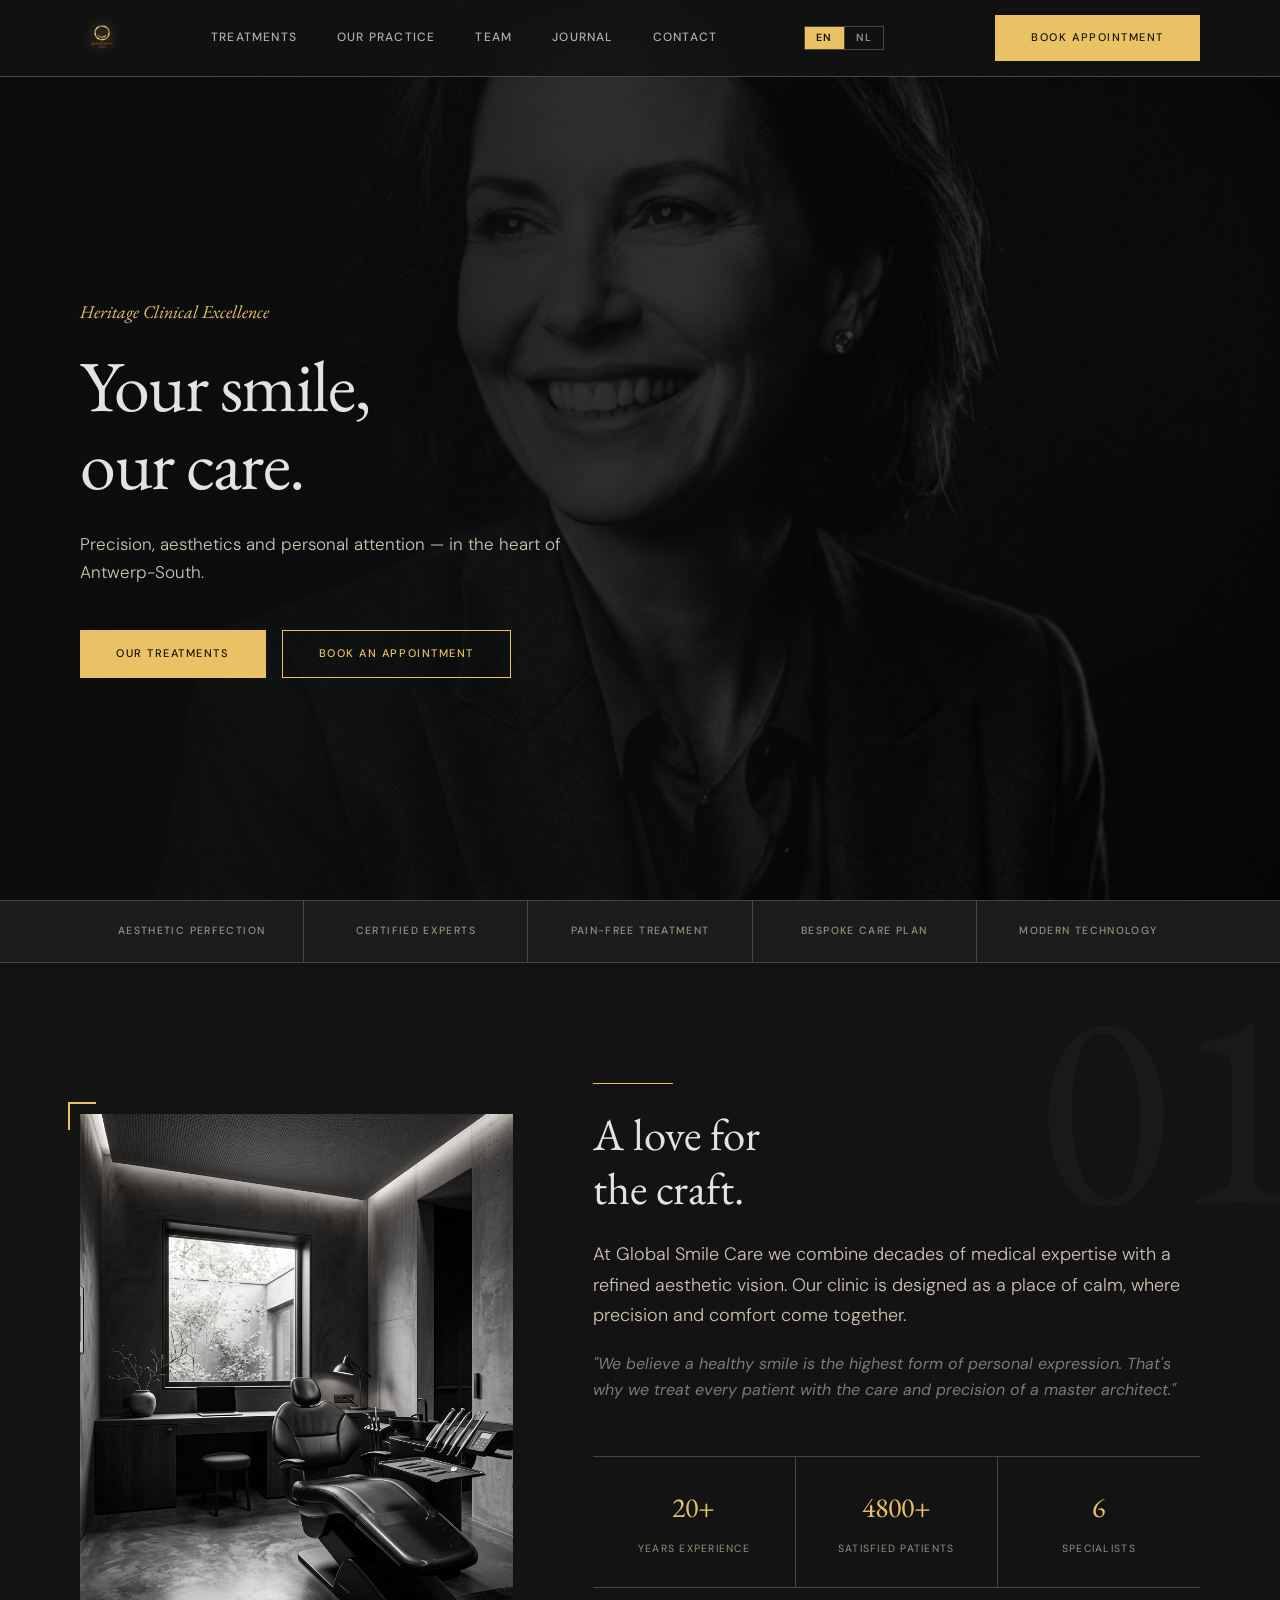
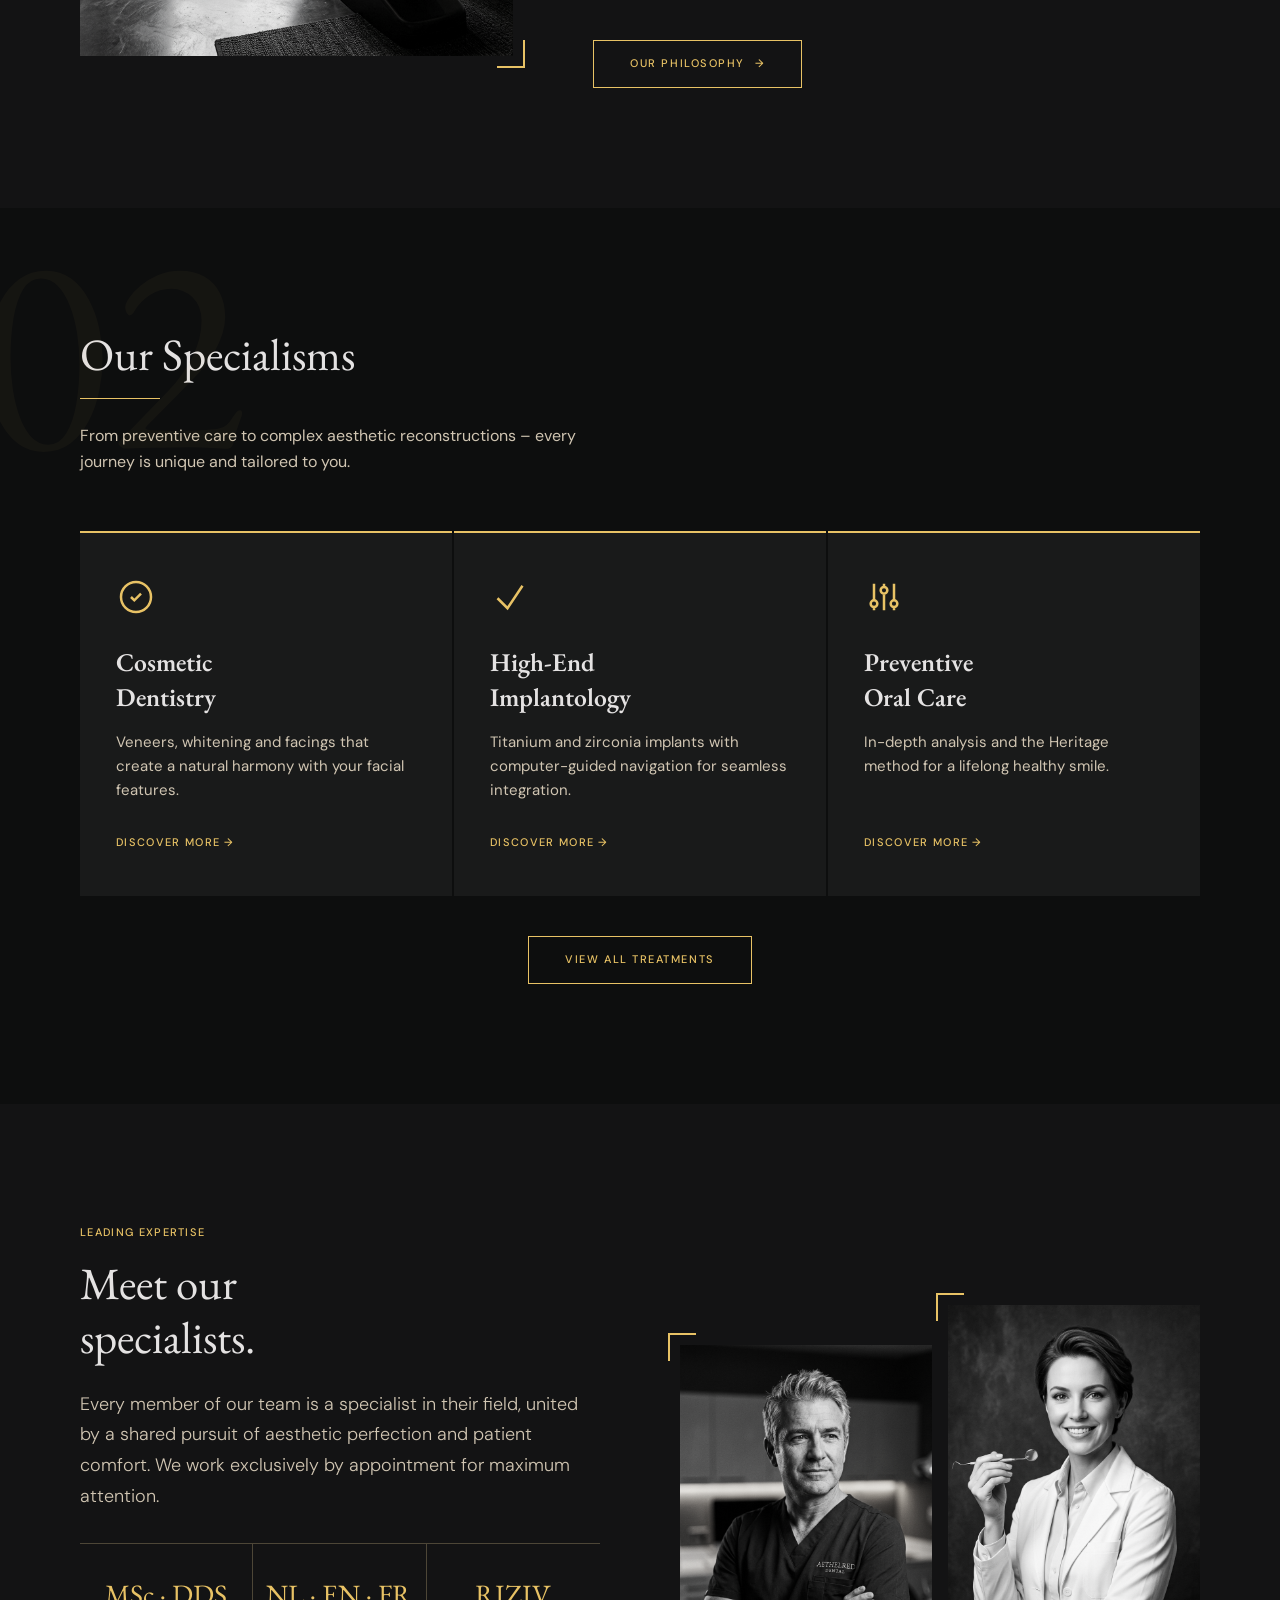
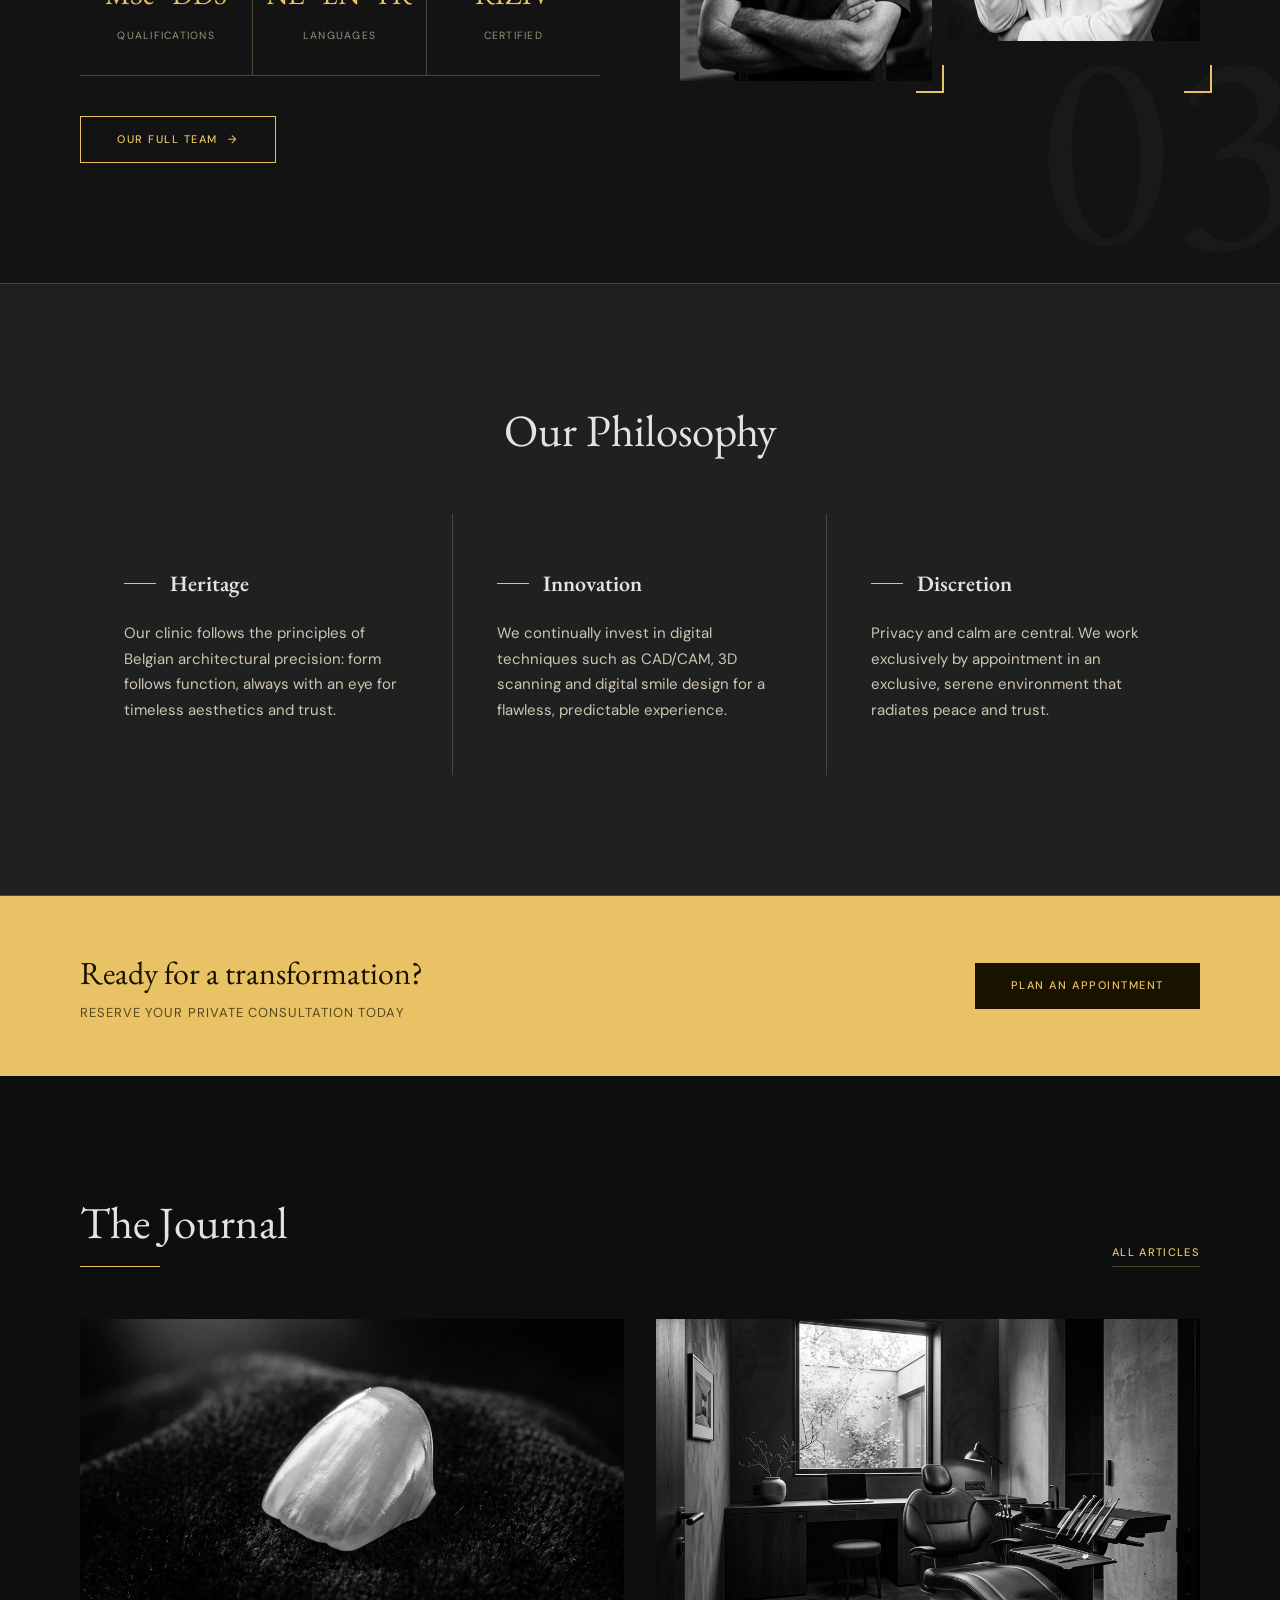
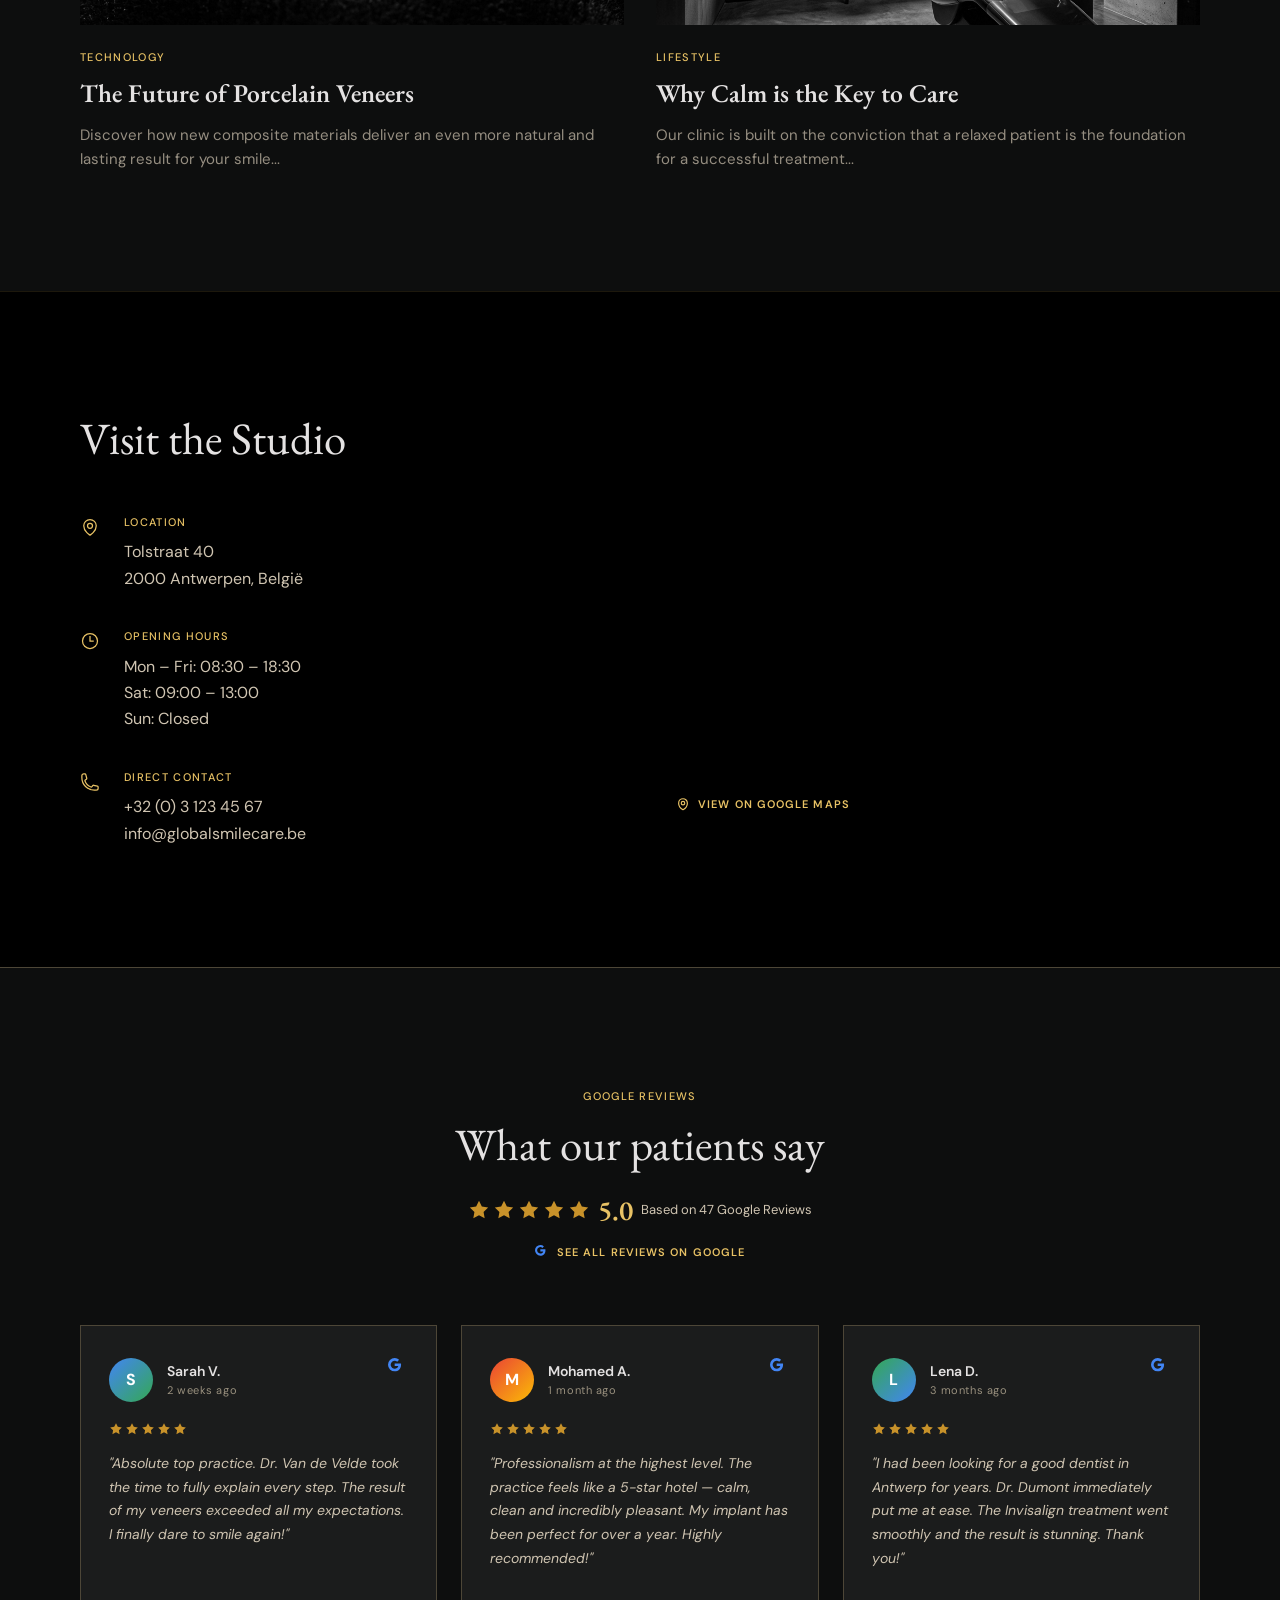
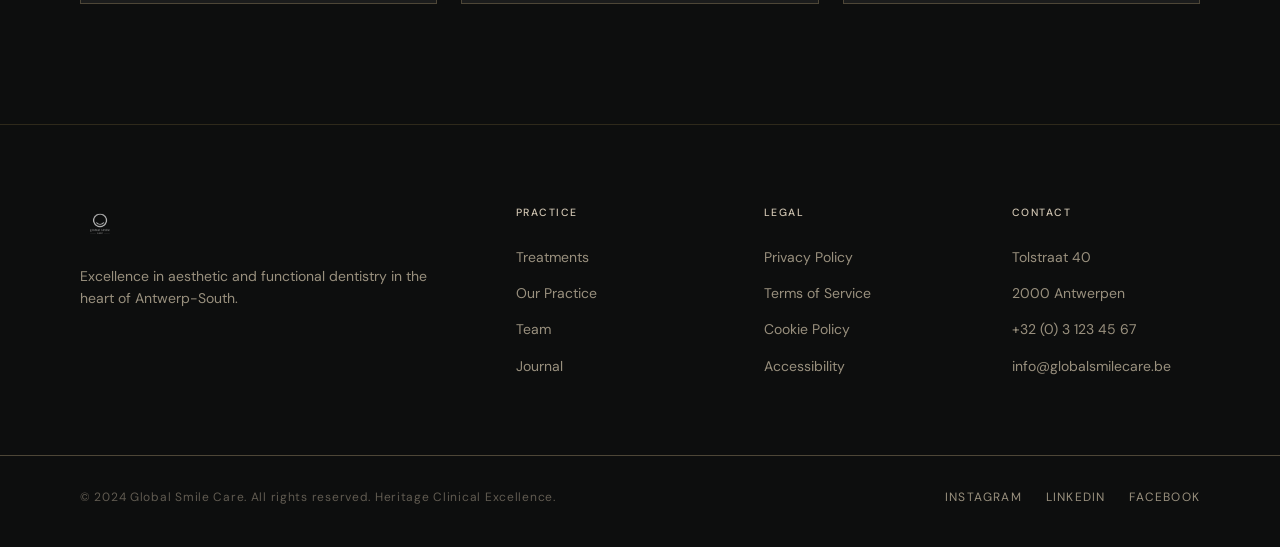
==== commit 3777ef1e: "Add golden logo animation, Google Reviews section, real map embed, update address to Tolstraat 40" ====
--- a/index.html
+++ b/index.html
@@ -315,11 +315,11 @@
       <h2 class="font-headline-xl" style="margin-bottom:16px;" data-i18n="home.reviews.title">What our patients say</h2>
       <div style="display:flex; align-items:center; justify-content:center; gap:8px; margin-bottom:8px;">
         <div style="display:flex; gap:3px;">
-          <svg width="22" height="22" viewBox="0 0 24 24" fill="#E8C265"><path d="M12 2l3.09 6.26L22 9.27l-5 4.87 1.18 6.88L12 17.77l-6.18 3.25L7 14.14 2 9.27l6.91-1.01L12 2z"/></svg>
-          <svg width="22" height="22" viewBox="0 0 24 24" fill="#E8C265"><path d="M12 2l3.09 6.26L22 9.27l-5 4.87 1.18 6.88L12 17.77l-6.18 3.25L7 14.14 2 9.27l6.91-1.01L12 2z"/></svg>
-          <svg width="22" height="22" viewBox="0 0 24 24" fill="#E8C265"><path d="M12 2l3.09 6.26L22 9.27l-5 4.87 1.18 6.88L12 17.77l-6.18 3.25L7 14.14 2 9.27l6.91-1.01L12 2z"/></svg>
-          <svg width="22" height="22" viewBox="0 0 24 24" fill="#E8C265"><path d="M12 2l3.09 6.26L22 9.27l-5 4.87 1.18 6.88L12 17.77l-6.18 3.25L7 14.14 2 9.27l6.91-1.01L12 2z"/></svg>
-          <svg width="22" height="22" viewBox="0 0 24 24" fill="#E8C265"><path d="M12 2l3.09 6.26L22 9.27l-5 4.87 1.18 6.88L12 17.77l-6.18 3.25L7 14.14 2 9.27l6.91-1.01L12 2z"/></svg>
+          <svg width="22" height="22" viewBox="0 0 24 24" fill="#C8922A"><path d="M12 2l3.09 6.26L22 9.27l-5 4.87 1.18 6.88L12 17.77l-6.18 3.25L7 14.14 2 9.27l6.91-1.01L12 2z"/></svg>
+          <svg width="22" height="22" viewBox="0 0 24 24" fill="#C8922A"><path d="M12 2l3.09 6.26L22 9.27l-5 4.87 1.18 6.88L12 17.77l-6.18 3.25L7 14.14 2 9.27l6.91-1.01L12 2z"/></svg>
+          <svg width="22" height="22" viewBox="0 0 24 24" fill="#C8922A"><path d="M12 2l3.09 6.26L22 9.27l-5 4.87 1.18 6.88L12 17.77l-6.18 3.25L7 14.14 2 9.27l6.91-1.01L12 2z"/></svg>
+          <svg width="22" height="22" viewBox="0 0 24 24" fill="#C8922A"><path d="M12 2l3.09 6.26L22 9.27l-5 4.87 1.18 6.88L12 17.77l-6.18 3.25L7 14.14 2 9.27l6.91-1.01L12 2z"/></svg>
+          <svg width="22" height="22" viewBox="0 0 24 24" fill="#C8922A"><path d="M12 2l3.09 6.26L22 9.27l-5 4.87 1.18 6.88L12 17.77l-6.18 3.25L7 14.14 2 9.27l6.91-1.01L12 2z"/></svg>
         </div>
         <span style="font-family:'EB Garamond',serif; font-size:28px; font-weight:600; color:var(--gold);">5.0</span>
         <span style="color:var(--on-muted); font-size:13px;" data-i18n="home.reviews.count">Based on 47 Google Reviews</span>
@@ -345,11 +345,11 @@
           <svg width="20" height="20" viewBox="0 0 24 24" style="flex-shrink:0;"><path d="M15.545 6.558a9.42 9.42 0 0 1 .139 1.626c0 2.434-.87 4.492-2.384 5.885h.002C11.978 15.292 10.158 16 8 16A8 8 0 1 1 8 0a7.689 7.689 0 0 1 5.352 2.082l-2.284 2.284A4.347 4.347 0 0 0 8 3.166c-2.087 0-3.86 1.408-4.492 3.304a4.792 4.792 0 0 0 0 3.063h.003c.635 1.893 2.405 3.301 4.492 3.301 1.078 0 2.004-.276 2.722-.764h-.003a3.702 3.702 0 0 0 1.599-2.431H8v-3.08h7.545z" fill="#4285F4"/></svg>
         </div>
         <div style="display:flex; gap:2px; margin-bottom:16px;">
-          <svg width="14" height="14" viewBox="0 0 24 24" fill="#E8C265"><path d="M12 2l3.09 6.26L22 9.27l-5 4.87 1.18 6.88L12 17.77l-6.18 3.25L7 14.14 2 9.27l6.91-1.01L12 2z"/></svg>
-          <svg width="14" height="14" viewBox="0 0 24 24" fill="#E8C265"><path d="M12 2l3.09 6.26L22 9.27l-5 4.87 1.18 6.88L12 17.77l-6.18 3.25L7 14.14 2 9.27l6.91-1.01L12 2z"/></svg>
-          <svg width="14" height="14" viewBox="0 0 24 24" fill="#E8C265"><path d="M12 2l3.09 6.26L22 9.27l-5 4.87 1.18 6.88L12 17.77l-6.18 3.25L7 14.14 2 9.27l6.91-1.01L12 2z"/></svg>
-          <svg width="14" height="14" viewBox="0 0 24 24" fill="#E8C265"><path d="M12 2l3.09 6.26L22 9.27l-5 4.87 1.18 6.88L12 17.77l-6.18 3.25L7 14.14 2 9.27l6.91-1.01L12 2z"/></svg>
-          <svg width="14" height="14" viewBox="0 0 24 24" fill="#E8C265"><path d="M12 2l3.09 6.26L22 9.27l-5 4.87 1.18 6.88L12 17.77l-6.18 3.25L7 14.14 2 9.27l6.91-1.01L12 2z"/></svg>
+          <svg width="14" height="14" viewBox="0 0 24 24" fill="#C8922A"><path d="M12 2l3.09 6.26L22 9.27l-5 4.87 1.18 6.88L12 17.77l-6.18 3.25L7 14.14 2 9.27l6.91-1.01L12 2z"/></svg>
+          <svg width="14" height="14" viewBox="0 0 24 24" fill="#C8922A"><path d="M12 2l3.09 6.26L22 9.27l-5 4.87 1.18 6.88L12 17.77l-6.18 3.25L7 14.14 2 9.27l6.91-1.01L12 2z"/></svg>
+          <svg width="14" height="14" viewBox="0 0 24 24" fill="#C8922A"><path d="M12 2l3.09 6.26L22 9.27l-5 4.87 1.18 6.88L12 17.77l-6.18 3.25L7 14.14 2 9.27l6.91-1.01L12 2z"/></svg>
+          <svg width="14" height="14" viewBox="0 0 24 24" fill="#C8922A"><path d="M12 2l3.09 6.26L22 9.27l-5 4.87 1.18 6.88L12 17.77l-6.18 3.25L7 14.14 2 9.27l6.91-1.01L12 2z"/></svg>
+          <svg width="14" height="14" viewBox="0 0 24 24" fill="#C8922A"><path d="M12 2l3.09 6.26L22 9.27l-5 4.87 1.18 6.88L12 17.77l-6.18 3.25L7 14.14 2 9.27l6.91-1.01L12 2z"/></svg>
         </div>
         <p style="font-size:14px; line-height:1.7; color:var(--on-muted); font-style:italic;" data-i18n="home.review1.text">"Absolute top practice. Dr. Van de Velde took the time to fully explain every step. The result of my veneers exceeded all my expectations. I finally dare to smile again!"</p>
       </div>
@@ -366,11 +366,11 @@
           <svg width="20" height="20" viewBox="0 0 24 24" style="flex-shrink:0;"><path d="M15.545 6.558a9.42 9.42 0 0 1 .139 1.626c0 2.434-.87 4.492-2.384 5.885h.002C11.978 15.292 10.158 16 8 16A8 8 0 1 1 8 0a7.689 7.689 0 0 1 5.352 2.082l-2.284 2.284A4.347 4.347 0 0 0 8 3.166c-2.087 0-3.86 1.408-4.492 3.304a4.792 4.792 0 0 0 0 3.063h.003c.635 1.893 2.405 3.301 4.492 3.301 1.078 0 2.004-.276 2.722-.764h-.003a3.702 3.702 0 0 0 1.599-2.431H8v-3.08h7.545z" fill="#4285F4"/></svg>
         </div>
         <div style="display:flex; gap:2px; margin-bottom:16px;">
-          <svg width="14" height="14" viewBox="0 0 24 24" fill="#E8C265"><path d="M12 2l3.09 6.26L22 9.27l-5 4.87 1.18 6.88L12 17.77l-6.18 3.25L7 14.14 2 9.27l6.91-1.01L12 2z"/></svg>
-          <svg width="14" height="14" viewBox="0 0 24 24" fill="#E8C265"><path d="M12 2l3.09 6.26L22 9.27l-5 4.87 1.18 6.88L12 17.77l-6.18 3.25L7 14.14 2 9.27l6.91-1.01L12 2z"/></svg>
-          <svg width="14" height="14" viewBox="0 0 24 24" fill="#E8C265"><path d="M12 2l3.09 6.26L22 9.27l-5 4.87 1.18 6.88L12 17.77l-6.18 3.25L7 14.14 2 9.27l6.91-1.01L12 2z"/></svg>
-          <svg width="14" height="14" viewBox="0 0 24 24" fill="#E8C265"><path d="M12 2l3.09 6.26L22 9.27l-5 4.87 1.18 6.88L12 17.77l-6.18 3.25L7 14.14 2 9.27l6.91-1.01L12 2z"/></svg>
-          <svg width="14" height="14" viewBox="0 0 24 24" fill="#E8C265"><path d="M12 2l3.09 6.26L22 9.27l-5 4.87 1.18 6.88L12 17.77l-6.18 3.25L7 14.14 2 9.27l6.91-1.01L12 2z"/></svg>
+          <svg width="14" height="14" viewBox="0 0 24 24" fill="#C8922A"><path d="M12 2l3.09 6.26L22 9.27l-5 4.87 1.18 6.88L12 17.77l-6.18 3.25L7 14.14 2 9.27l6.91-1.01L12 2z"/></svg>
+          <svg width="14" height="14" viewBox="0 0 24 24" fill="#C8922A"><path d="M12 2l3.09 6.26L22 9.27l-5 4.87 1.18 6.88L12 17.77l-6.18 3.25L7 14.14 2 9.27l6.91-1.01L12 2z"/></svg>
+          <svg width="14" height="14" viewBox="0 0 24 24" fill="#C8922A"><path d="M12 2l3.09 6.26L22 9.27l-5 4.87 1.18 6.88L12 17.77l-6.18 3.25L7 14.14 2 9.27l6.91-1.01L12 2z"/></svg>
+          <svg width="14" height="14" viewBox="0 0 24 24" fill="#C8922A"><path d="M12 2l3.09 6.26L22 9.27l-5 4.87 1.18 6.88L12 17.77l-6.18 3.25L7 14.14 2 9.27l6.91-1.01L12 2z"/></svg>
+          <svg width="14" height="14" viewBox="0 0 24 24" fill="#C8922A"><path d="M12 2l3.09 6.26L22 9.27l-5 4.87 1.18 6.88L12 17.77l-6.18 3.25L7 14.14 2 9.27l6.91-1.01L12 2z"/></svg>
         </div>
         <p style="font-size:14px; line-height:1.7; color:var(--on-muted); font-style:italic;" data-i18n="home.review2.text">"Professionalism at the highest level. The practice feels like a 5-star hotel — calm, clean and incredibly pleasant. My implant has been perfect for over a year. Highly recommended!"</p>
       </div>
@@ -387,11 +387,11 @@
           <svg width="20" height="20" viewBox="0 0 24 24" style="flex-shrink:0;"><path d="M15.545 6.558a9.42 9.42 0 0 1 .139 1.626c0 2.434-.87 4.492-2.384 5.885h.002C11.978 15.292 10.158 16 8 16A8 8 0 1 1 8 0a7.689 7.689 0 0 1 5.352 2.082l-2.284 2.284A4.347 4.347 0 0 0 8 3.166c-2.087 0-3.86 1.408-4.492 3.304a4.792 4.792 0 0 0 0 3.063h.003c.635 1.893 2.405 3.301 4.492 3.301 1.078 0 2.004-.276 2.722-.764h-.003a3.702 3.702 0 0 0 1.599-2.431H8v-3.08h7.545z" fill="#4285F4"/></svg>
         </div>
         <div style="display:flex; gap:2px; margin-bottom:16px;">
-          <svg width="14" height="14" viewBox="0 0 24 24" fill="#E8C265"><path d="M12 2l3.09 6.26L22 9.27l-5 4.87 1.18 6.88L12 17.77l-6.18 3.25L7 14.14 2 9.27l6.91-1.01L12 2z"/></svg>
-          <svg width="14" height="14" viewBox="0 0 24 24" fill="#E8C265"><path d="M12 2l3.09 6.26L22 9.27l-5 4.87 1.18 6.88L12 17.77l-6.18 3.25L7 14.14 2 9.27l6.91-1.01L12 2z"/></svg>
-          <svg width="14" height="14" viewBox="0 0 24 24" fill="#E8C265"><path d="M12 2l3.09 6.26L22 9.27l-5 4.87 1.18 6.88L12 17.77l-6.18 3.25L7 14.14 2 9.27l6.91-1.01L12 2z"/></svg>
-          <svg width="14" height="14" viewBox="0 0 24 24" fill="#E8C265"><path d="M12 2l3.09 6.26L22 9.27l-5 4.87 1.18 6.88L12 17.77l-6.18 3.25L7 14.14 2 9.27l6.91-1.01L12 2z"/></svg>
-          <svg width="14" height="14" viewBox="0 0 24 24" fill="#E8C265"><path d="M12 2l3.09 6.26L22 9.27l-5 4.87 1.18 6.88L12 17.77l-6.18 3.25L7 14.14 2 9.27l6.91-1.01L12 2z"/></svg>
+          <svg width="14" height="14" viewBox="0 0 24 24" fill="#C8922A"><path d="M12 2l3.09 6.26L22 9.27l-5 4.87 1.18 6.88L12 17.77l-6.18 3.25L7 14.14 2 9.27l6.91-1.01L12 2z"/></svg>
+          <svg width="14" height="14" viewBox="0 0 24 24" fill="#C8922A"><path d="M12 2l3.09 6.26L22 9.27l-5 4.87 1.18 6.88L12 17.77l-6.18 3.25L7 14.14 2 9.27l6.91-1.01L12 2z"/></svg>
+          <svg width="14" height="14" viewBox="0 0 24 24" fill="#C8922A"><path d="M12 2l3.09 6.26L22 9.27l-5 4.87 1.18 6.88L12 17.77l-6.18 3.25L7 14.14 2 9.27l6.91-1.01L12 2z"/></svg>
+          <svg width="14" height="14" viewBox="0 0 24 24" fill="#C8922A"><path d="M12 2l3.09 6.26L22 9.27l-5 4.87 1.18 6.88L12 17.77l-6.18 3.25L7 14.14 2 9.27l6.91-1.01L12 2z"/></svg>
+          <svg width="14" height="14" viewBox="0 0 24 24" fill="#C8922A"><path d="M12 2l3.09 6.26L22 9.27l-5 4.87 1.18 6.88L12 17.77l-6.18 3.25L7 14.14 2 9.27l6.91-1.01L12 2z"/></svg>
         </div>
         <p style="font-size:14px; line-height:1.7; color:var(--on-muted); font-style:italic;" data-i18n="home.review3.text">"I had been looking for a good dentist in Antwerp for years. Dr. Dumont immediately put me at ease. The Invisalign treatment went smoothly and the result is stunning. Thank you!"</p>
       </div>
--- a/assets/style.css
+++ b/assets/style.css
@@ -224,13 +224,58 @@
   margin: 0 auto;
   padding: 0 var(--pad-x);
 }
+/* ── Nav Logo — Golden Shine ──────────────────────────────── */
+@keyframes logo-glow-pulse {
+  0%   { filter: drop-shadow(0 0 6px rgba(232,194,101,0.55)) drop-shadow(0 0 14px rgba(232,194,101,0.25)) brightness(1.05); }
+  50%  { filter: drop-shadow(0 0 14px rgba(245,217,138,0.85)) drop-shadow(0 0 28px rgba(232,194,101,0.45)) brightness(1.18); }
+  100% { filter: drop-shadow(0 0 6px rgba(232,194,101,0.55)) drop-shadow(0 0 14px rgba(232,194,101,0.25)) brightness(1.05); }
+}
+@keyframes logo-shimmer-ring {
+  0%   { box-shadow: 0 0 0 0px rgba(232,194,101,0.5); opacity:1; }
+  100% { box-shadow: 0 0 0 22px rgba(232,194,101,0); opacity:0; }
+}
+@keyframes logo-click-burst {
+  0%   { transform: scale(1);    filter: drop-shadow(0 0 6px rgba(232,194,101,0.6)) brightness(1.1); }
+  25%  { transform: scale(1.22); filter: drop-shadow(0 0 32px rgba(245,217,138,1))  brightness(1.5);  }
+  60%  { transform: scale(0.94); filter: drop-shadow(0 0 18px rgba(232,194,101,0.8)) brightness(1.2);  }
+  100% { transform: scale(1);    filter: drop-shadow(0 0 8px rgba(232,194,101,0.6))  brightness(1.1);  }
+}
+@keyframes logo-spin-shine {
+  0%   { transform: rotate(0deg)   scale(1.0); opacity:0.6; }
+  50%  { transform: rotate(180deg) scale(1.5); opacity:0;   }
+  100% { transform: rotate(360deg) scale(1.0); opacity:0;   }
+}
+
+.nav__logo {
+  position: relative;
+  display: flex;
+  align-items: center;
+}
+.nav__logo::before {
+  content: '';
+  position: absolute;
+  inset: -8px;
+  border-radius: 50%;
+  pointer-events: none;
+  animation: logo-shimmer-ring 2.4s ease-out infinite;
+}
 .nav__logo img {
   height: 44px;
   width: auto;
-  /* logo has white bg — we invert then re-adjust for dark bg */
-  filter: brightness(0) invert(1);
-  opacity: 0.9;
-}
+  cursor: pointer;
+  /* Golden — remove white filter, use golden tint */
+  filter: drop-shadow(0 0 6px rgba(232,194,101,0.55)) drop-shadow(0 0 14px rgba(232,194,101,0.25)) brightness(1.05);
+  animation: logo-glow-pulse 2.4s ease-in-out infinite;
+  transition: transform 0.15s ease;
+  will-change: filter, transform;
+}
+.nav__logo img:hover {
+  transform: scale(1.07);
+}
+.nav__logo img.logo-clicked {
+  animation: logo-click-burst 0.55s cubic-bezier(0.36,0.07,0.19,0.97) forwards;
+}
+
 .nav__links {
   display: flex;
   align-items: center;
